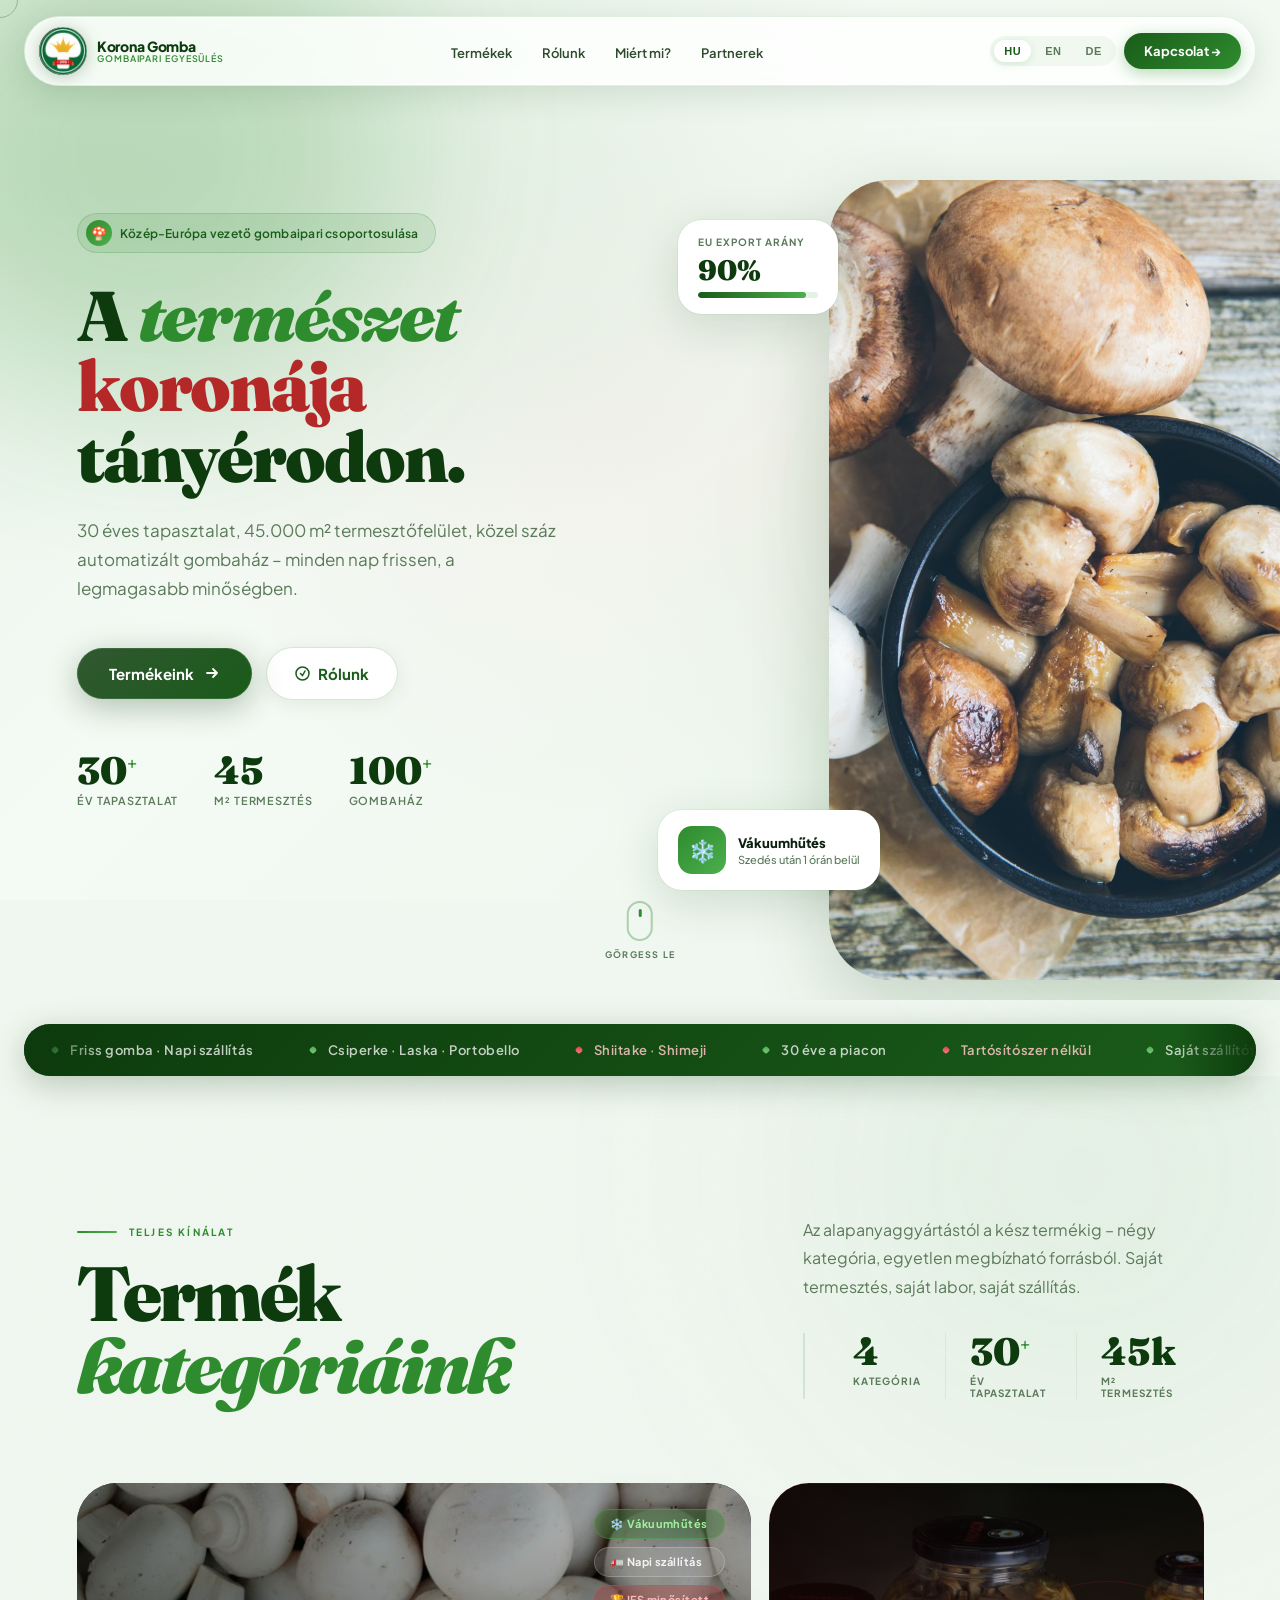
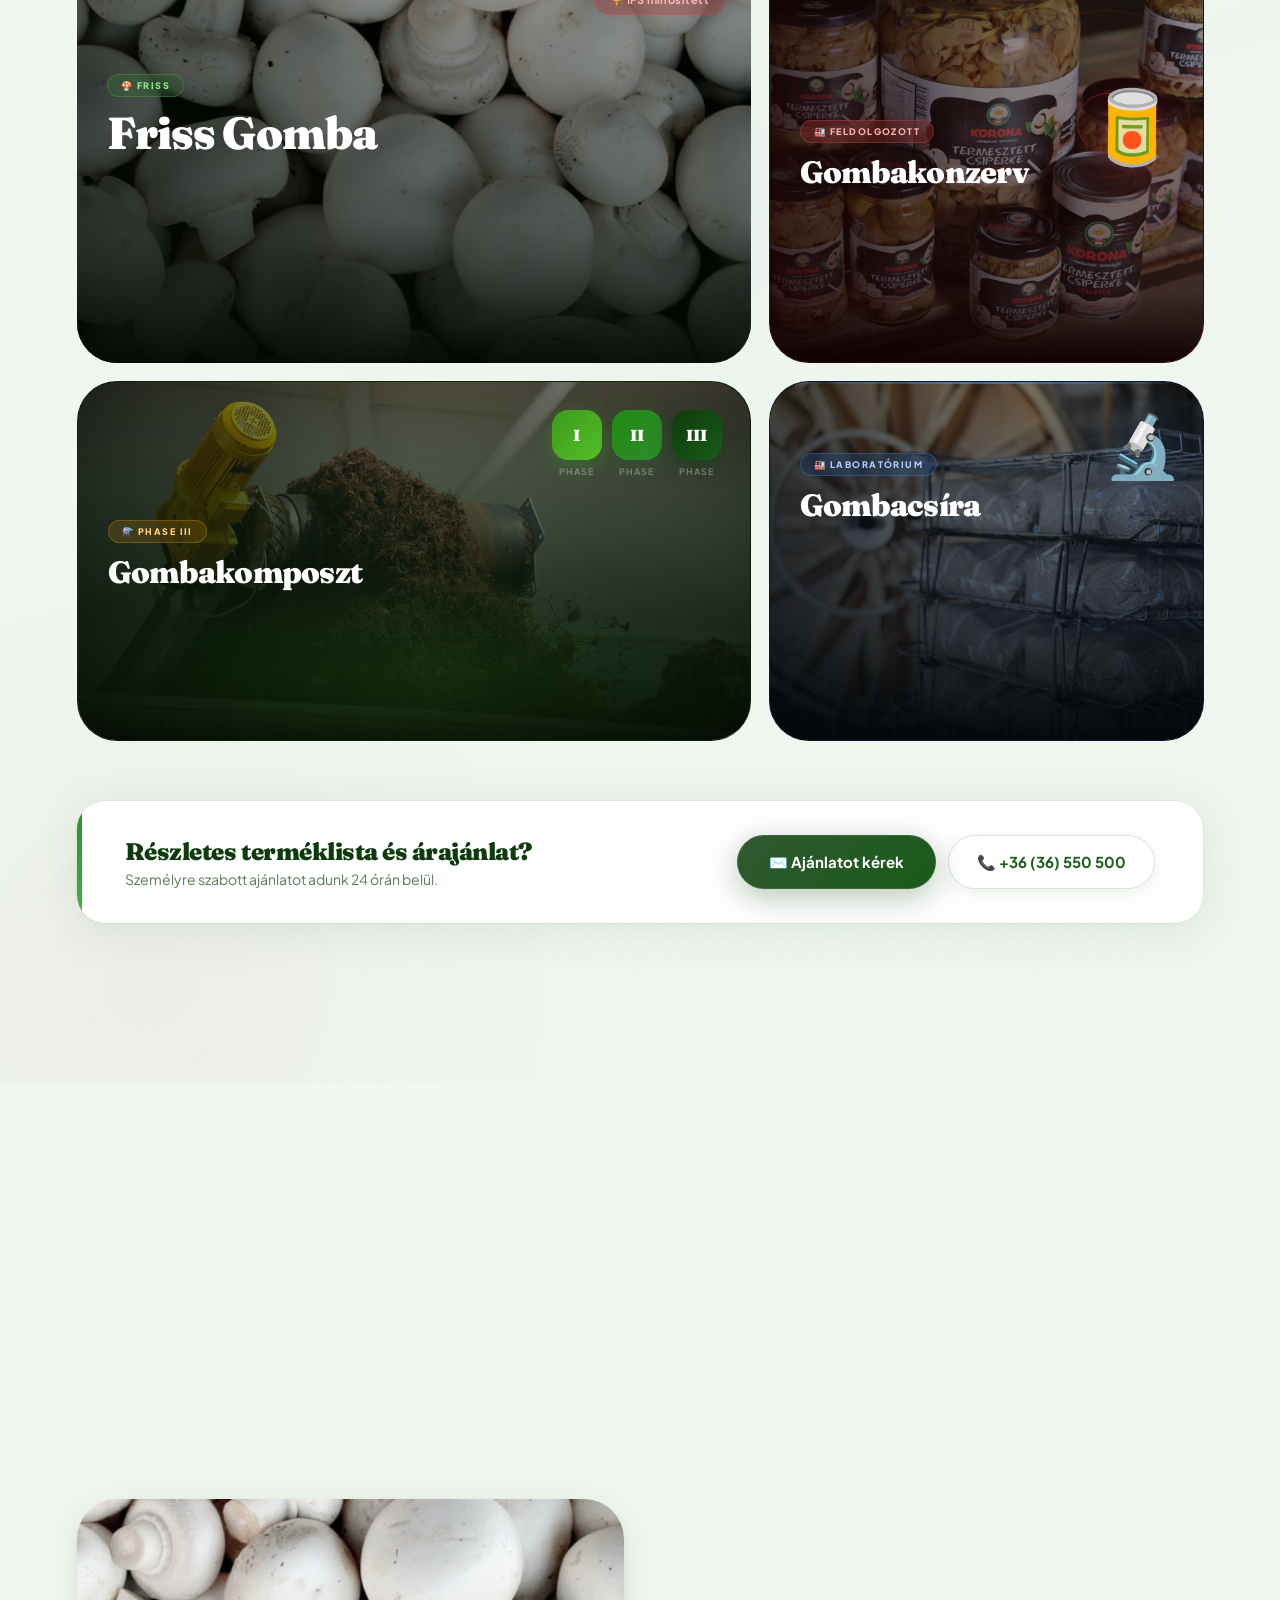
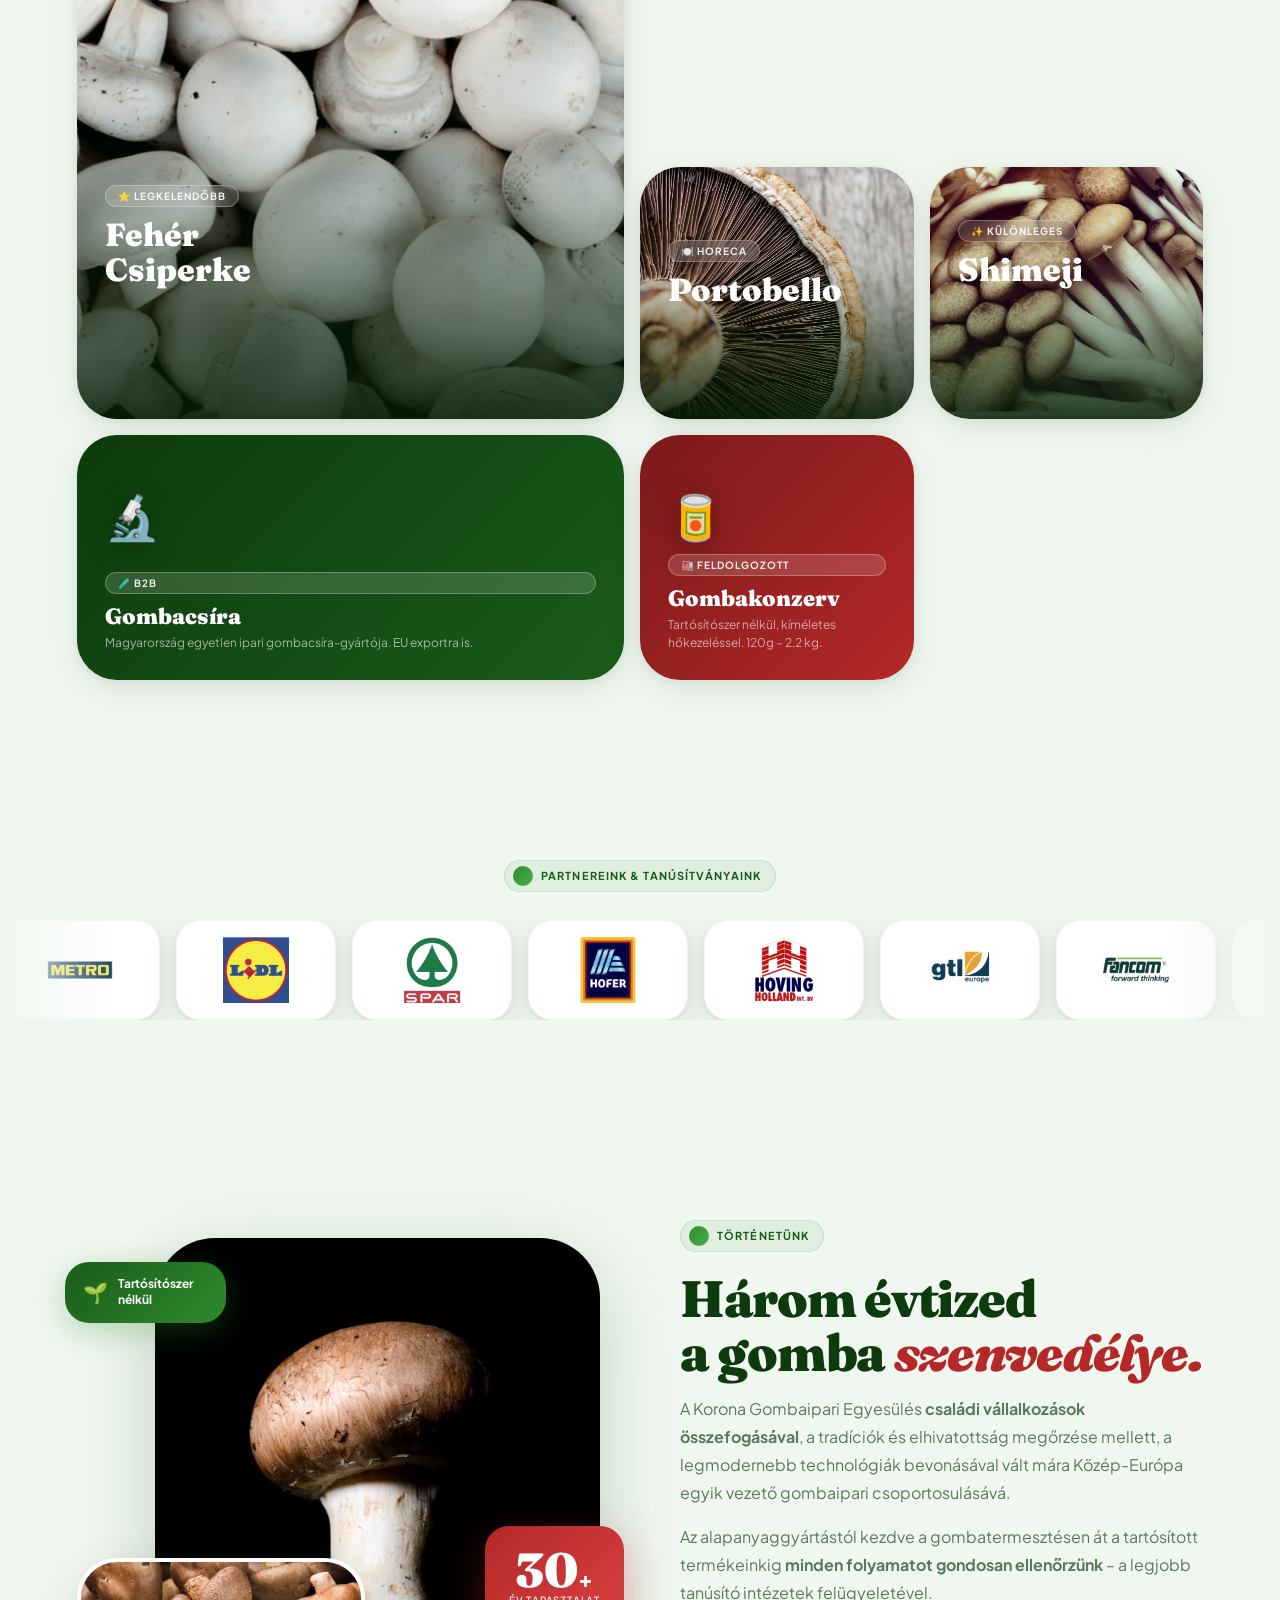
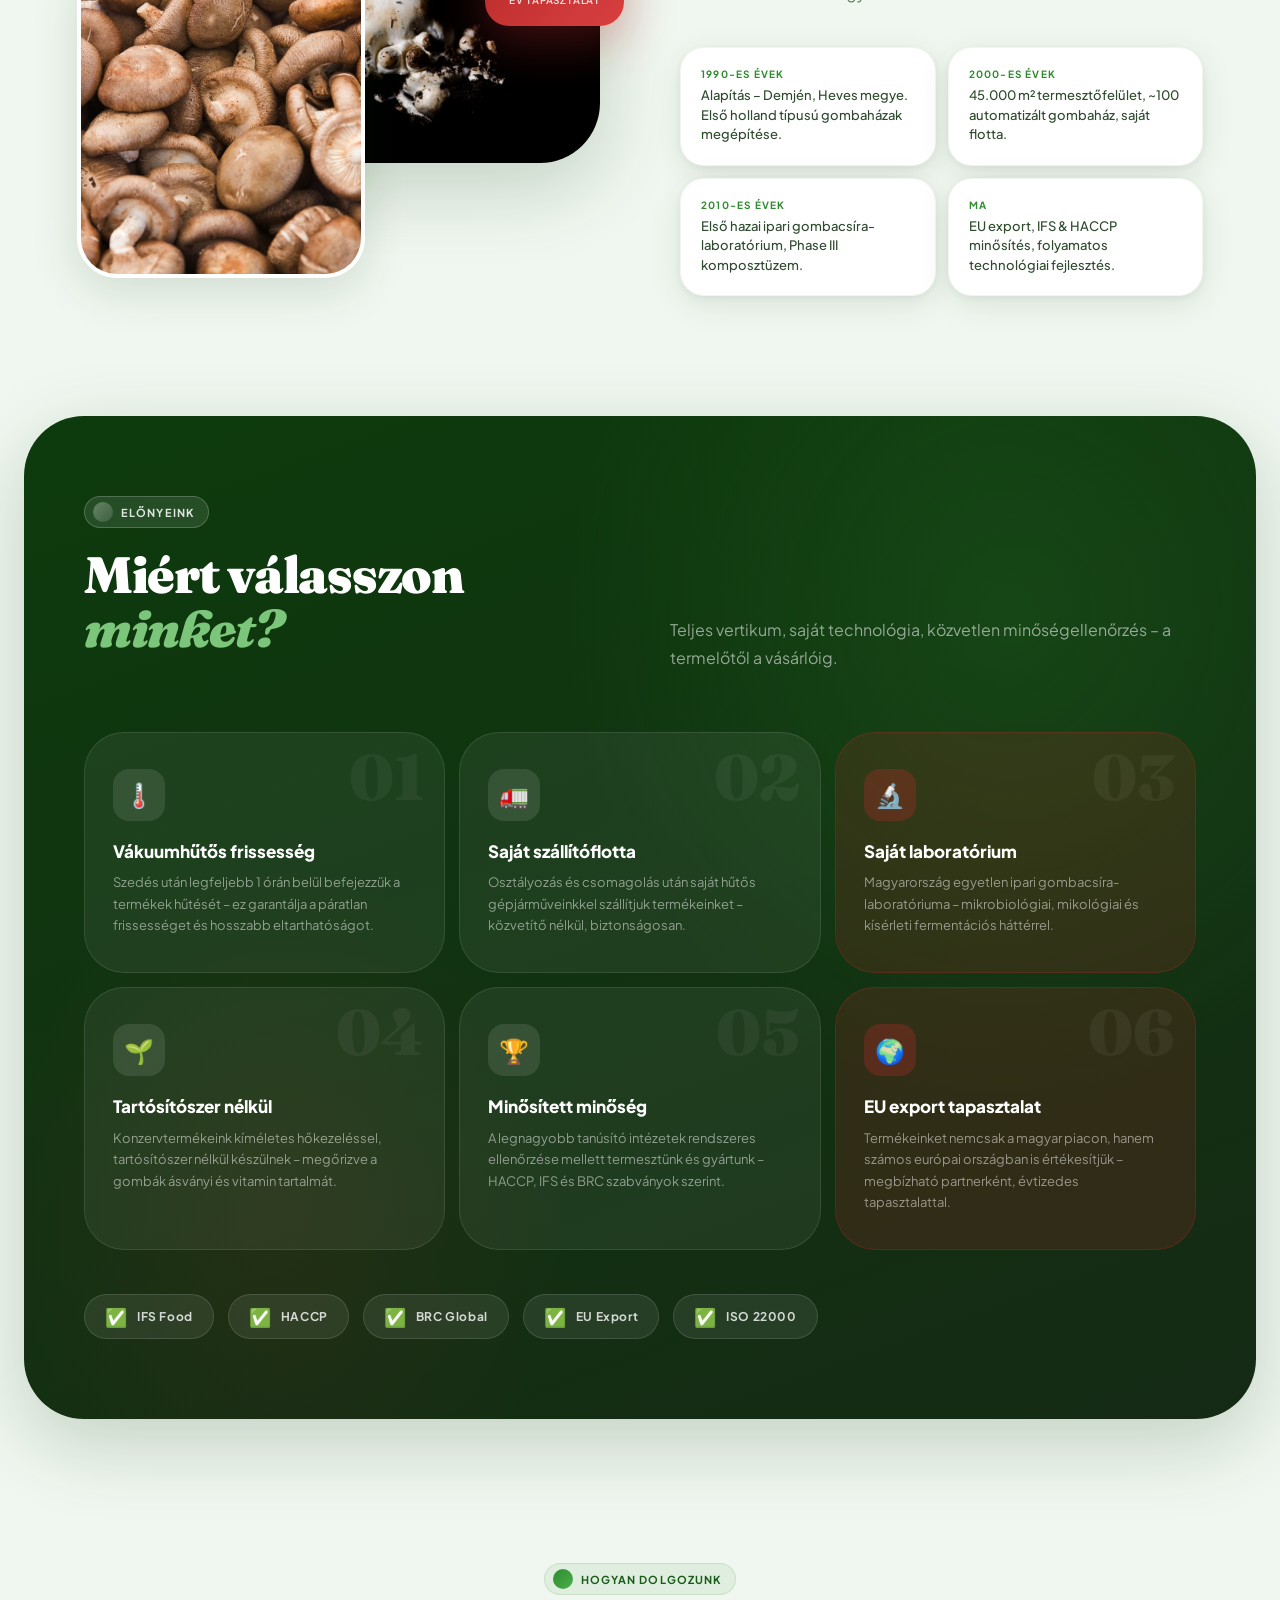
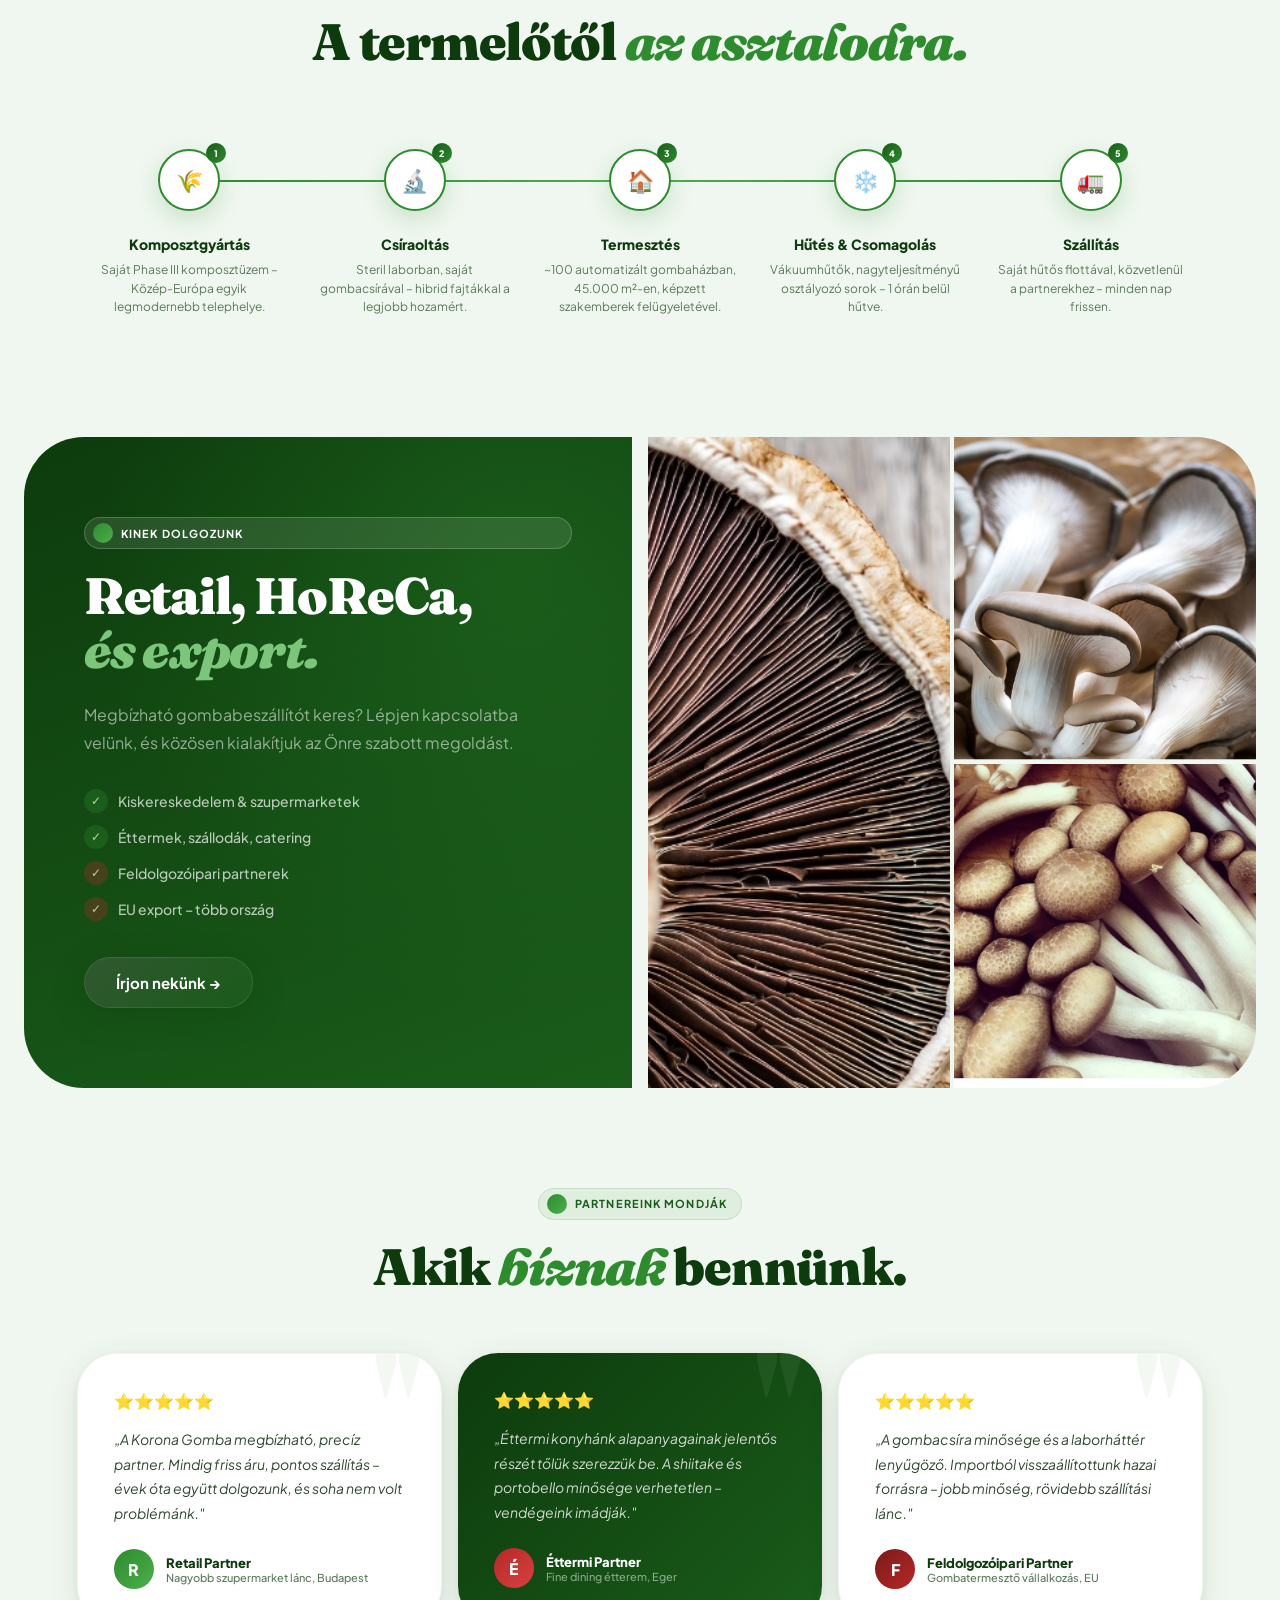
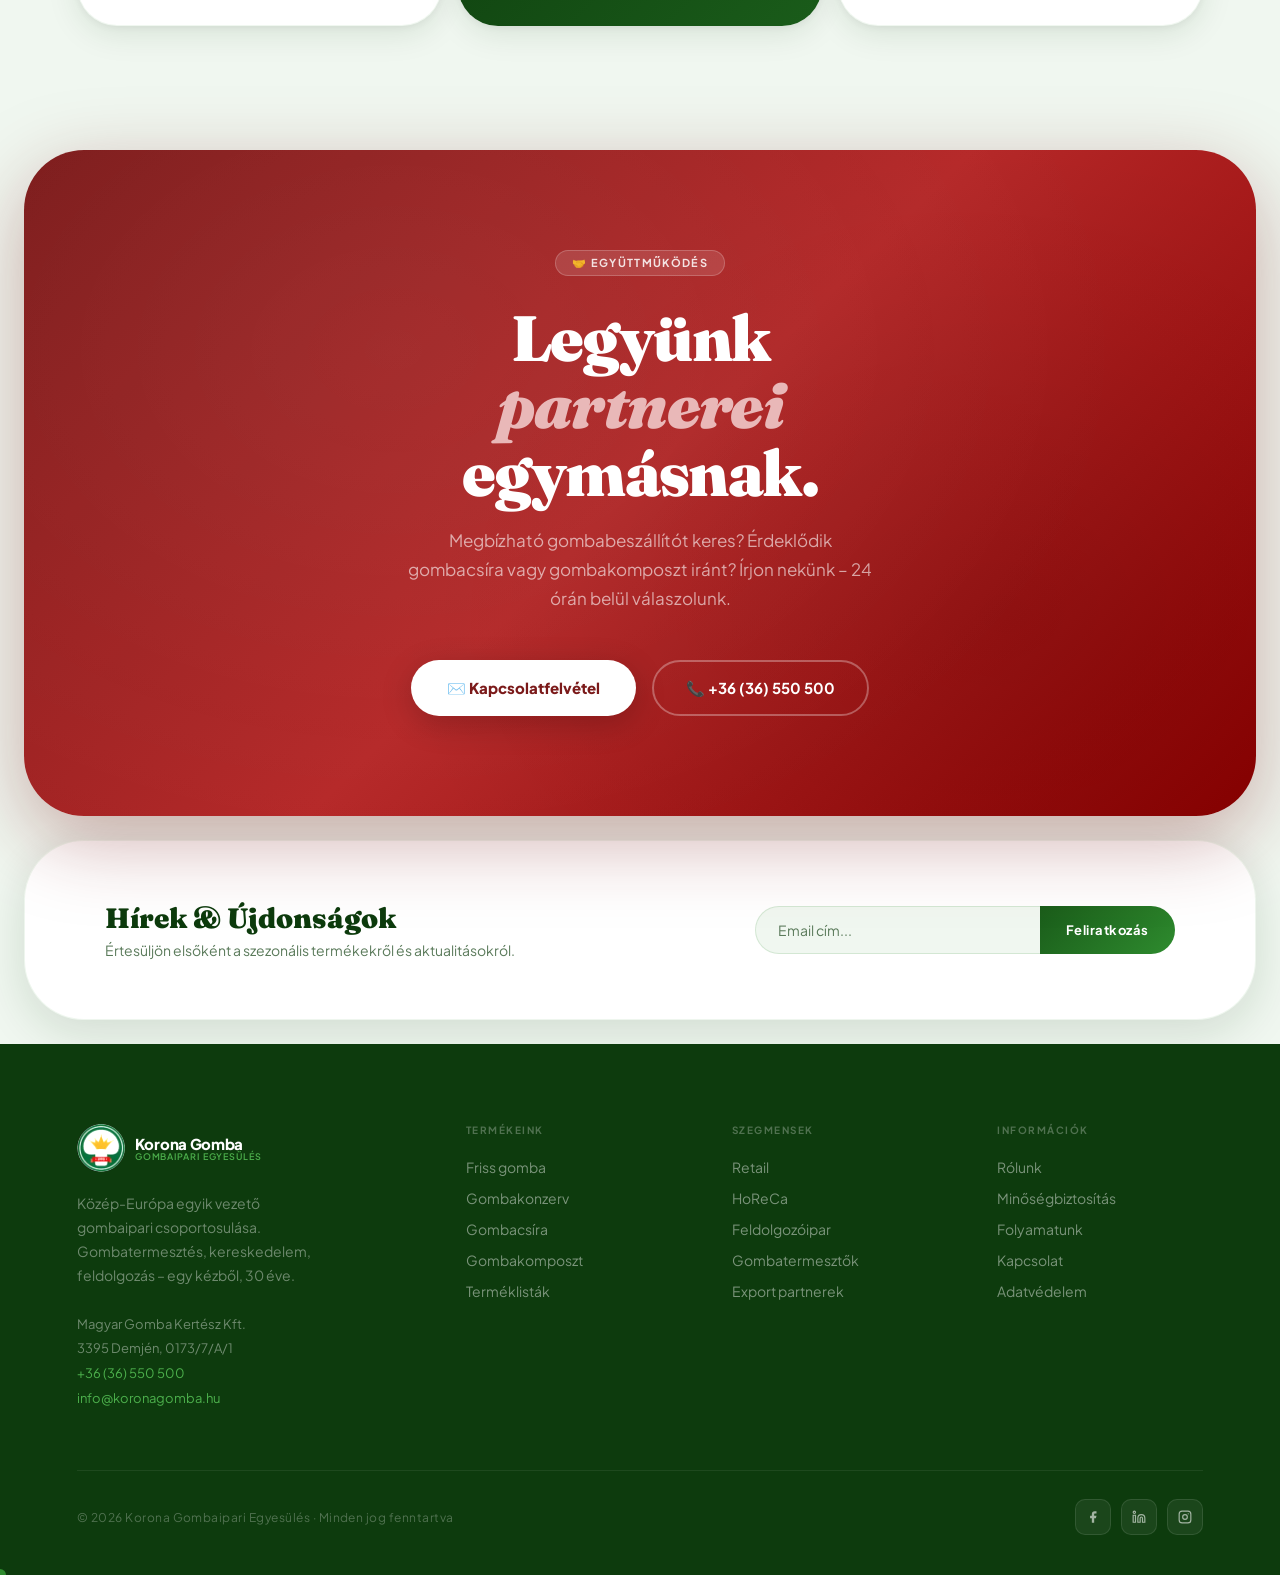
==== index.html @ 99c5560e "Add files via upload" ====
<!DOCTYPE html>
<html lang="hu">
<head>
<meta charset="UTF-8">
<meta name="viewport" content="width=device-width, initial-scale=1.0">
<meta name="description" content="Korona Gombaipari Egyesülés – Közép-Európa vezető gombaipari csoportosulása. Friss gombák, gombacsíra, gombakomposzt. 30+ év tapasztalat, 45.000 m² termesztőfelület.">
<meta name="robots" content="index, follow">
<meta property="og:title" content="Korona Gomba – A természet koronája">
<meta property="og:description" content="30 éves tapasztalat, 45.000 m² termesztőfelület – minden nap frissen, a legmagasabb minőségben.">
<meta property="og:image" content="assets/img/hero.jpg">
<title>Korona Gomba – Közép-Európa vezető gombaipari egyesülése</title>
<link rel="preconnect" href="https://fonts.googleapis.com">
<link rel="preconnect" href="https://fonts.gstatic.com" crossorigin>
<link href="https://fonts.googleapis.com/css2?family=Plus+Jakarta+Sans:ital,wght@0,300;0,400;0,500;0,600;0,700;0,800;1,400&family=Fraunces:ital,opsz,wght@0,9..144,300;0,9..144,700;0,9..144,900;1,9..144,300;1,9..144,700;1,9..144,900&display=swap" rel="stylesheet">
<link rel="stylesheet" href="assets/css/style.css">
</head>
<body>

<div class="page-transition"></div>
<div class="mesh-bg"></div>
<div class="orb orb-1"></div>
<div class="orb orb-2"></div>
<div class="orb orb-3"></div>

<!-- MOBILE MENU -->
<div class="mobile-menu" id="mobileMenu">
  <a href="termekek.html">Termékek</a>
  <a href="rolunk.html">Rólunk</a>
  <a href="miert-mi.html">Miért mi?</a>
  <a href="miert-mi.html#folyamat">Folyamat</a>
  <a href="kapcsolat.html" class="m-cta">Kapcsolat →</a>
</div>

<!-- NAVBAR -->
<nav id="nav">
  <a href="index.html" class="nav-logo">
    <img src="assets/img/logo.png" alt="Korona Gomba logó">
    <div class="nav-logo-text">
      <span class="brand">Korona Gomba</span>
      <span class="sub">Gombaipari Egyesülés</span>
    </div>
  </a>

  <ul class="nav-links">
    <li><a href="termekek.html">Termékek</a></li>
    <li><a href="rolunk.html">Rólunk</a></li>
    <li><a href="miert-mi.html">Miért mi?</a></li>
    <li><a href="partnerek.html">Partnerek</a></li>
  </ul>

  <div class="nav-right">
    <div class="nav-lang">
      <button class="lang-btn active">HU</button>
      <button class="lang-btn">EN</button>
      <button class="lang-btn">DE</button>
    </div>
    <a href="kapcsolat.html" class="btn-nav-cta">Kapcsolat →</a>
    <button class="nav-burger" id="burger" aria-label="Menü">
      <span></span><span></span><span></span>
    </button>
  </div>
</nav>

<!-- ═══════════════════════════════════════ HERO ═══ -->
<section class="hero">
  <div class="hero-left">
    <div class="hero-pill">
      <div class="hero-pill-dot">🍄</div>
      <span>Közép-Európa vezető gombaipari csoportosulása</span>
    </div>

    <h1>
      A <span class="italic">természet</span><br>
      <span class="red">koronája</span><br>
      tányérodon.
    </h1>

    <p class="hero-sub">30 éves tapasztalat, 45.000 m² termesztőfelület, közel száz automatizált gombaház – minden nap frissen, a legmagasabb minőségben.</p>

    <div class="hero-actions">
      <a href="#termekek" class="btn-primary">
        Termékeink
        <svg width="16" height="16" viewBox="0 0 16 16" fill="none"><path d="M3 8h10M9 4l4 4-4 4" stroke="currentColor" stroke-width="1.8" stroke-linecap="round" stroke-linejoin="round"/></svg>
      </a>
      <a href="#rolunk" class="btn-secondary">
        <svg width="15" height="15" viewBox="0 0 15 15" fill="none"><circle cx="7.5" cy="7.5" r="6.5" stroke="currentColor" stroke-width="1.5"/><path d="M5.5 7.5l2 2L10 5" stroke="currentColor" stroke-width="1.5" stroke-linecap="round"/></svg>
        Rólunk
      </a>
    </div>

    <div class="hero-stats">
      <div class="hero-stat">
        <div class="hero-stat-num">30<sup>+</sup></div>
        <div class="hero-stat-label">Év tapasztalat</div>
      </div>
      <div class="hero-stat">
        <div class="hero-stat-num">45k</div>
        <div class="hero-stat-label">M² termesztés</div>
      </div>
      <div class="hero-stat">
        <div class="hero-stat-num">100<sup>+</sup></div>
        <div class="hero-stat-label">Gombaház</div>
      </div>
    </div>
  </div>

  <div class="hero-right">
    <div class="hero-img-main">
      <img src="assets/img/hero.jpg" alt="Friss gombák" loading="eager">
    </div>
    <div class="hero-card-float hero-card-1">
      <div class="hero-card-1-icon">❄️</div>
      <div>
        <div class="c-title">Vákuumhűtés</div>
        <div class="c-sub">Szedés után 1 órán belül</div>
      </div>
    </div>
    <div class="hero-card-float hero-card-2">
      <div class="c-label">EU Export arány</div>
      <div class="c-value">90%</div>
      <div class="c-bar"><div class="c-bar-fill"></div></div>
    </div>
  </div>

  <div class="scroll-indicator">
    <div class="scroll-mouse"><div class="scroll-wheel"></div></div>
    <span class="scroll-txt">Görgess le</span>
  </div>
</section>

<!-- TICKER -->
<div class="ticker" style="margin-top:24px">
  <div class="ticker-inner">
    <span class="ticker-item"><span class="ticker-gem"></span>Friss gomba · Napi szállítás</span>
    <span class="ticker-item"><span class="ticker-gem"></span>Csiperke · Laska · Portobello</span>
    <span class="ticker-item ticker-red"><span class="ticker-gem"></span>Shiitake · Shimeji</span>
    <span class="ticker-item"><span class="ticker-gem"></span>30 éve a piacon</span>
    <span class="ticker-item ticker-red"><span class="ticker-gem"></span>Tartósítószer nélkül</span>
    <span class="ticker-item"><span class="ticker-gem"></span>Saját szállítóflotta</span>
    <span class="ticker-item"><span class="ticker-gem"></span>EU export · IFS minősített</span>
    <span class="ticker-item ticker-red"><span class="ticker-gem"></span>Vákuumhűtős technológia</span>
    <span class="ticker-item"><span class="ticker-gem"></span>Demjén, Heves megye</span>
    <span class="ticker-item"><span class="ticker-gem"></span>Friss gomba · Napi szállítás</span>
    <span class="ticker-item"><span class="ticker-gem"></span>Csiperke · Laska · Portobello</span>
    <span class="ticker-item ticker-red"><span class="ticker-gem"></span>Shiitake · Shimeji</span>
    <span class="ticker-item"><span class="ticker-gem"></span>30 éve a piacon</span>
    <span class="ticker-item ticker-red"><span class="ticker-gem"></span>Tartósítószer nélkül</span>
    <span class="ticker-item"><span class="ticker-gem"></span>Saját szállítóflotta</span>
    <span class="ticker-item"><span class="ticker-gem"></span>EU export · IFS minősített</span>
    <span class="ticker-item ticker-red"><span class="ticker-gem"></span>Vákuumhűtős technológia</span>
    <span class="ticker-item"><span class="ticker-gem"></span>Demjén, Heves megye</span>
  </div>
</div>




  
<section class="wk" id="mit-keszitunk">
  <div class="wk-grain"></div>
  <div class="wk-light wk-light-1"></div>
  <div class="wk-light wk-light-2"></div>
  <div class="wk-light wk-light-3"></div>

  <!-- Fejléc -->
  <div class="wk-head">
    <div>
      <div class="wk-label">
        <div class="wk-label-bar"></div>
        <span class="wk-label-txt">Teljes kínálat</span>
      </div>
      <h2 class="wk-h1">
        Termék<br>
        <span class="hi">kategóriáink</span><span class="ho"></span>
      </h2>
    </div>
    <div class="wk-head-r">
      <p class="wk-head-sub">Az alapanyaggyártástól a kész termékig – négy kategória, egyetlen megbízható forrásból. Saját termesztés, saját labor, saját szállítás.</p>
      <div class="wk-stats">
        <div class="wk-stat">
          <div class="wk-stat-n">4</div>
          <div class="wk-stat-l">Kategória</div>
        </div>
        <div class="wk-stat">
          <div class="wk-stat-n">30<sup>+</sup></div>
          <div class="wk-stat-l">Év tapasztalat</div>
        </div>
        <div class="wk-stat">
          <div class="wk-stat-n">45k</div>
          <div class="wk-stat-l">m² termesztés</div>
        </div>
      </div>
    </div>
  </div>

  <!-- 4 kártya grid -->
  <div class="wk-grid">

    <!-- ① FRISS GOMBA ─────────────────────────── -->
    <div class="wk-card wk-c1" style="--delay:.05s">
      <img class="wk-c1-img" src="assets/img/csiperke.jpg" alt="Friss gomba">
      <div class="wk-c1-grad"></div>

      <div class="wk-chips">
        <div class="wk-chip ch-g">❄️ Vákuumhűtés</div>
        <div class="wk-chip ch-w">🚛 Napi szállítás</div>
        <div class="wk-chip ch-r">🏆 IFS minősített</div>
      </div>

      <div class="wk-body">
        <div class="wk-tag tag-g">🍄 Friss</div>
        <h3 class="wk-name wk-name-lg">Friss Gomba</h3>
        <div class="wk-sizes">
          <div class="wk-sz on">250g</div>
          <div class="wk-sz">500g</div>
          <div class="wk-sz">1 kg</div>
          <div class="wk-sz">3 kg</div>
          <div class="wk-sz">Bulk</div>
        </div>
        <p class="wk-desc">Fehér és barna csiperke, laska, portobello, shiitake, shimeji – 45 000 m²-en termesztve, szedés után 1 órán belül vákuumhűtve, saját flottával szállítva.</p>
        <a href="#termekek" class="wk-cta wk-cta-g">
          Termékeink
          <svg class="arr" viewBox="0 0 14 14" fill="none"><path d="M2 7h10M8 3l4 4-4 4" stroke="currentColor" stroke-width="1.7" stroke-linecap="round" stroke-linejoin="round"/></svg>
        </a>
      </div>
    </div>

    <!-- ② GOMBAKONZERV ────────────────────────── -->
    <div class="wk-card wk-c2" style="--delay:.2s">
      <img class="wk-c2-img" src="assets/img/konzerv.jpg" alt="Gombakonzerv">
      <div class="wk-c2-grad"></div>
      
      <div class="wk-rings-wrap">
        <div class="wk-ring"></div>
        <div class="wk-ring"></div>
        <div class="wk-ring"></div>
        <div class="wk-ring"></div>
        <div class="wk-ring"></div>
      </div>
      <div class="wk-big-icon">🥫</div>

      <div class="wk-body">
        <div class="wk-tag tag-r">🏭 Feldolgozott</div>
        <h3 class="wk-name wk-name-md">Gomba­konzerv</h3>
        <div class="wk-usps">
          <div class="wk-usp"><div class="wk-dot dr"></div>Tartósítószer nélkül</div>
          <div class="wk-usp"><div class="wk-dot dr"></div>120 g – 2,2 kg kiszerelés</div>
          <div class="wk-usp"><div class="wk-dot dr"></div>Egész · Szeletelt · Aprított</div>
          <div class="wk-usp"><div class="wk-dot dr"></div>Retail, HoReCa, feldolgozóipar</div>
        </div>
        <a href="#kapcsolat" class="wk-cta wk-cta-r">
          Érdeklődjön
          <svg class="arr" viewBox="0 0 14 14" fill="none"><path d="M2 7h10M8 3l4 4-4 4" stroke="currentColor" stroke-width="1.7" stroke-linecap="round" stroke-linejoin="round"/></svg>
        </a>
      </div>
    </div>

    <!-- ③ GOMBAKOMPOSZT ──────────────────────── -->
    <div class="wk-card wk-c3" style="--delay:.35s">
      <img class="wk-c3-img" src="assets/img/komposzt.jpg" alt="Gombakomposzt">
      <div class="wk-c3-grad"></div>
      
      <div class="wk-c3-grid"></div>
      <div class="wk-wave wk-wave-1"></div>
      <div class="wk-wave wk-wave-2"></div>

      <div class="wk-phases">
        <div class="wk-ph">
          <div class="wk-ph-bub pb1">I</div>
          <span class="wk-ph-lbl">Phase</span>
        </div>
        <div class="wk-ph">
          <div class="wk-ph-bub pb2">II</div>
          <span class="wk-ph-lbl">Phase</span>
        </div>
        <div class="wk-ph">
          <div class="wk-ph-bub pb3">III</div>
          <span class="wk-ph-lbl">Phase</span>
        </div>
      </div>

      <div class="wk-body">
        <div>
          <div class="wk-tag tag-y">⚗️ Phase III</div>
          <h3 class="wk-name wk-name-md">Gomba­komposzt</h3>
          <div class="wk-usps">
            <div class="wk-usp"><div class="wk-dot dg"></div>Saját Phase III komposztüzem</div>
            <div class="wk-usp"><div class="wk-dot dg"></div>Közép-Európa legmodernebb telephelyei között</div>
            <div class="wk-usp"><div class="wk-dot dg"></div>EU export partnerek</div>
          </div>
          <a href="#kapcsolat" class="wk-cta wk-cta-y">
            Érdeklődjön
            <svg class="arr" viewBox="0 0 14 14" fill="none"><path d="M2 7h10M8 3l4 4-4 4" stroke="currentColor" stroke-width="1.7" stroke-linecap="round" stroke-linejoin="round"/></svg>
          </a>
        </div>
        <div class="wk-c3-stats">
          <div class="wk-st"><div class="wk-st-v">3</div><div class="wk-st-l">Fázis</div></div>
          <div class="wk-st"><div class="wk-st-v">EU</div><div class="wk-st-l">Export</div></div>
          <div class="wk-st"><div class="wk-st-v">100%</div><div class="wk-st-l">Saját</div></div>
        </div>
      </div>
    </div>

    <!-- ④ GOMBACSÍRA ─────────────────────────── -->
    <div class="wk-card wk-c4" style="--delay:.5s">
      <img class="wk-c4-img" src="assets/img/csira.jpg" alt="Gombacsíra">
      <div class="wk-c4-grad"></div>
      
      <div class="wk-hex-bg">
        <!-- Hexagon SVG pattern -->
        <svg class="wk-hex-svg" xmlns="http://www.w3.org/2000/svg">
          <defs>
            <pattern id="hexp" x="0" y="0" width="60" height="52" patternUnits="userSpaceOnUse">
              <polygon points="30,2 56,16 56,44 30,58 4,44 4,16"
                       fill="none" stroke="rgba(80,140,220,1)" stroke-width="1"/>
            </pattern>
          </defs>
          <rect width="100%" height="100%" fill="url(#hexp)"/>
        </svg>
      </div>
      <div class="wk-scan"></div>

      <!-- Forgó hexagon -->
      <svg class="wk-hex-ring" viewBox="0 0 140 140" fill="none" xmlns="http://www.w3.org/2000/svg">
        <polygon points="70,4 132,38 132,106 70,140 8,106 8,38"
                 stroke="rgba(80,140,220,.6)" stroke-width="1.5" fill="none" stroke-dasharray="6 4"/>
        <polygon points="70,16 120,44 120,100 70,128 20,100 20,44"
                 stroke="rgba(80,140,220,.3)" stroke-width="1" fill="none"/>
        <circle cx="70" cy="4"   r="4" fill="rgba(80,140,220,.7)"/>
        <circle cx="132" cy="38" r="4" fill="rgba(80,140,220,.7)"/>
        <circle cx="132" cy="106" r="4" fill="rgba(80,140,220,.7)"/>
        <circle cx="70" cy="140" r="4" fill="rgba(80,140,220,.7)"/>
        <circle cx="8" cy="106" r="4" fill="rgba(80,140,220,.7)"/>
        <circle cx="8" cy="38"  r="4" fill="rgba(80,140,220,.7)"/>
      </svg>

      <div class="wk-lab-icon">🔬</div>

      <div class="wk-body">
        <div class="wk-tag tag-b">🏭 Laboratórium</div>
        <h3 class="wk-name wk-name-md">Gomba­csíra</h3>
        <div class="wk-badges">
          <div class="wk-badge">Mo. egyetlen ipari gyára</div>
          <div class="wk-badge">Hibrid fajták</div>
          <div class="wk-badge">Steril labor</div>
          <div class="wk-badge">EU export</div>
        </div>
        <div class="wk-usps">
          <div class="wk-usp"><div class="wk-dot db"></div>Mikrobiológiai & mikológiai háttér</div>
          <div class="wk-usp"><div class="wk-dot db"></div>Kísérleti fermentációs kapacitás</div>
          <div class="wk-usp"><div class="wk-dot db"></div>5 kg – 10 kg kiszerelés, bulk rendelés</div>
        </div>
        <a href="#kapcsolat" class="wk-cta wk-cta-b">
          Érdeklődjön
          <svg class="arr" viewBox="0 0 14 14" fill="none"><path d="M2 7h10M8 3l4 4-4 4" stroke="currentColor" stroke-width="1.7" stroke-linecap="round" stroke-linejoin="round"/></svg>
        </a>
      </div>
    </div>

  </div><!-- /wk-grid -->

  <!-- CTA sáv -->
  <div class="wk-bottom">
    <div class="wk-bottom-l">
      <h4>Részletes terméklista és árajánlat?</h4>
      <p>Személyre szabott ajánlatot adunk 24 órán belül.</p>
    </div>
    <div class="wk-bottom-r">
      <a href="mailto:info@koronagomba.hu" class="btn-primary">✉️ Ajánlatot kérek</a>
      <a href="tel:+3636550500" class="btn-secondary">📞 +36 (36) 550 500</a>
    </div>
  </div>
</section>

<!-- ═══════════════════════════════════ PRODUCTS ═══ -->
<section class="section" id="termekek">
  <div style="margin-bottom:64px">
    <div class="section-label reveal">
      <div class="section-label-dot"></div>
      <span>Termékcsaládok</span>
    </div>
    <h2 class="section-title reveal reveal-d1">Minden ízlésre,<br><span class="italic">minden konyhára.</span></h2>
    <p class="section-sub reveal reveal-d2">Fehér csiperkétől az egzotikus gombákig – frissen szedve, gyorshűtve, saját flottával szállítva naponta.</p>
  </div>

  <div class="products-grid">
    <div class="product-card large reveal">
      <img class="product-img" src="assets/img/csiperke.jpg" alt="Fehér Csiperke">
      <div class="product-overlay"></div>
      <div class="product-content">
        <div class="product-badge"><span>⭐ Legkelendőbb</span></div>
        <div class="product-name">Fehér<br>Csiperke</div>
        <p class="product-desc-card">45.000 m²-en termesztve, szedés után 1 órán belül hűtve. Fehér és barna változatban, különböző kiszerelésekben elérhető.</p>
        <a href="#kapcsolat" class="product-link-btn">Érdeklődjön ></a>
      </div>
    </div>

    <div class="product-card medium reveal reveal-d1">
      <img class="product-img" src="assets/img/laska.jpg" alt="Laskagomba">
      <div class="product-overlay"></div>
      <div class="product-content">
        <div class="product-badge"><span>🌿 Egzotikus</span></div>
        <div class="product-name">Laska­gomba</div>
        <p class="product-desc-card">Selymes állag, enyhén diós íz – sokoldalú gasztronómiai alapanyag.</p>
        <a href="#kapcsolat" class="product-link-btn">></a>
      </div>
    </div>

    <div class="product-card medium reveal reveal-d2">
      <img class="product-img" src="assets/img/shiita.jpg" alt="Shiitake">
      <div class="product-overlay"></div>
      <div class="product-content">
        <div class="product-badge"><span>🎌 Prémium</span></div>
        <div class="product-name">Shiitake</div>
        <p class="product-desc-card">Gazdag umami íz, egészségvédő hatások – japán konyha alapanyaga.</p>
        <a href="#kapcsolat" class="product-link-btn">></a>
      </div>
    </div>

    <div class="product-card medium reveal reveal-d1">
      <img class="product-img" src="assets/img/porto.jpg" alt="Portobello">
      <div class="product-overlay"></div>
      <div class="product-content">
        <div class="product-badge"><span>🍽️ HoReCa</span></div>
        <div class="product-name">Portobello</div>
        <p class="product-desc-card">Gazdag, húsos textúra – éttermek és home cook-ok kedvence.</p>
        <a href="#kapcsolat" class="product-link-btn">></a>
      </div>
    </div>

    <div class="product-card medium reveal reveal-d2">
      <img class="product-img" src="assets/img/shimeji.jpg" alt="Shimeji">
      <div class="product-overlay"></div>
      <div class="product-content">
        <div class="product-badge"><span>✨ Különleges</span></div>
        <div class="product-name">Shimeji</div>
        <p class="product-desc-card">Különleges megjelenés, ropogós textúra – igazi gasztronómiai élmény.</p>
        <a href="#kapcsolat" class="product-link-btn">></a>
      </div>
    </div>

    <div class="product-card medium product-card-solid green-solid reveal reveal-d3">
      <span class="solid-icon">🔬</span>
      <div class="product-badge"><span>🧪 B2B</span></div>
      <div class="solid-name">Gomba­csíra</div>
      <p class="solid-desc">Magyarország egyetlen ipari gombacsíra-gyártója. EU exportra is.</p>
    </div>

    <div class="product-card medium product-card-solid red-solid reveal reveal-d4">
      <span class="solid-icon">🥫</span>
      <div class="product-badge"><span>🏭 Feldolgozott</span></div>
      <div class="solid-name">Gomba­konzerv</div>
      <p class="solid-desc">Tartósítószer nélkül, kíméletes hőkezeléssel. 120g – 2,2 kg.</p>
    </div>
  </div>
</section>

<!-- PARTNER MARQUEE -->
<div class="partner-marquee-wrap">
  <div class="partner-marquee-label">
    <div class="section-label" style="margin:0 auto 28px">
      <div class="section-label-dot"></div>
      <span>Partnereink & Tanúsítványaink</span>
    </div>
  </div>
  <div class="partner-marquee-outer">
    <div class="partner-marquee-track">
      <div class="partner-logo-card"><img src="assets/img/partners/metro.png" alt="Metro"></div>
      <div class="partner-logo-card"><img src="assets/img/partners/lidl.png" alt="Lidl"></div>
      <div class="partner-logo-card"><img src="assets/img/partners/spar.png" alt="Spar"></div>
      <div class="partner-logo-card"><img src="assets/img/partners/hofer.png" alt="Hofer"></div>
      <div class="partner-logo-card"><img src="assets/img/partners/hoving-holland.png" alt="Hoving Holland"></div>
      <div class="partner-logo-card"><img src="assets/img/partners/gtl.png" alt="GTL Europe"></div>
      <div class="partner-logo-card"><img src="assets/img/partners/fancom.png" alt="Fancom"></div>
      <div class="partner-logo-card"><img src="assets/img/partners/mcsubstradd.png" alt="MC Substradd"></div>
      <div class="partner-logo-card"><img src="assets/img/partners/masterlab.png" alt="Masterlab"></div>
      <div class="partner-logo-card"><img src="assets/img/partners/bio-eu.png" alt="EU Bio"></div>
      <div class="partner-logo-card"><img src="assets/img/partners/ifs.png" alt="IFS"></div>
      <div class="partner-logo-card"><img src="assets/img/partners/kivalo-magyar.png" alt="Kiváló Magyar Élelmiszer"></div>
      <!-- duplicate for seamless loop -->
      <div class="partner-logo-card"><img src="assets/img/partners/metro.png" alt="Metro"></div>
      <div class="partner-logo-card"><img src="assets/img/partners/lidl.png" alt="Lidl"></div>
      <div class="partner-logo-card"><img src="assets/img/partners/spar.png" alt="Spar"></div>
      <div class="partner-logo-card"><img src="assets/img/partners/hofer.png" alt="Hofer"></div>
      <div class="partner-logo-card"><img src="assets/img/partners/hoving-holland.png" alt="Hoving Holland"></div>
      <div class="partner-logo-card"><img src="assets/img/partners/gtl.png" alt="GTL Europe"></div>
      <div class="partner-logo-card"><img src="assets/img/partners/fancom.png" alt="Fancom"></div>
      <div class="partner-logo-card"><img src="assets/img/partners/mcsubstradd.png" alt="MC Substradd"></div>
      <div class="partner-logo-card"><img src="assets/img/partners/masterlab.png" alt="Masterlab"></div>
      <div class="partner-logo-card"><img src="assets/img/partners/bio-eu.png" alt="EU Bio"></div>
      <div class="partner-logo-card"><img src="assets/img/partners/ifs.png" alt="IFS"></div>
      <div class="partner-logo-card"><img src="assets/img/partners/kivalo-magyar.png" alt="Kiváló Magyar Élelmiszer"></div>
    </div>
  </div>
</div>

<!-- ════════════════════════════════════ ABOUT ════ -->
<section class="section" id="rolunk">
  <div class="about-inner">
    <div class="about-image-stack reveal">
      <div class="about-img-bg">
        <img src="assets/img/friss.jpg" alt="Friss gombák">
      </div>
      <div class="about-img-sm">
        <img src="assets/img/shiita.jpg" alt="Shiitake gombák">
      </div>
      <div class="about-badge-card">
        <div class="big">30<span style="font-size:22px;font-family:'Plus Jakarta Sans'">+</span></div>
        <div class="lbl">Év tapasztalat</div>
      </div>
      <div class="about-green-pill">
        <span class="pill-icon">🌱</span>
        <span class="pill-text">Tartósítószer nélkül</span>
      </div>
    </div>

    <div>
      <div class="section-label reveal">
        <div class="section-label-dot"></div>
        <span>Történetünk</span>
      </div>
      <h2 class="section-title reveal reveal-d1">Három évtized<br>a gomba <span class="italic red">szenvedélye.</span></h2>
      <p class="section-sub reveal reveal-d2">A Korona Gombaipari Egyesülés <strong>családi vállalkozások összefogásával</strong>, a tradíciók és elhivatottság megőrzése mellett, a legmodernebb technológiák bevonásával vált mára Közép-Európa egyik vezető gombaipari csoportosulásává.</p>
      <p class="section-sub reveal reveal-d3" style="margin-top:16px">Az alapanyaggyártástól kezdve a gombatermesztésen át a tartósított termékeinkig <strong>minden folyamatot gondosan ellenőrzünk</strong> – a legjobb tanúsító intézetek felügyeletével.</p>

      <div class="about-milestones">
        <div class="milestone reveal reveal-d1">
          <div class="milestone-year">1990-es évek</div>
          <div class="milestone-text">Alapítás – Demjén, Heves megye. Első holland típusú gombaházak megépítése.</div>
        </div>
        <div class="milestone reveal reveal-d2">
          <div class="milestone-year">2000-es évek</div>
          <div class="milestone-text">45.000 m² termesztőfelület, ~100 automatizált gombaház, saját flotta.</div>
        </div>
        <div class="milestone reveal reveal-d3">
          <div class="milestone-year">2010-es évek</div>
          <div class="milestone-text">Első hazai ipari gombacsíra-laboratórium, Phase III komposztüzem.</div>
        </div>
        <div class="milestone reveal reveal-d4">
          <div class="milestone-year">Ma</div>
          <div class="milestone-text">EU export, IFS & HACCP minősítés, folyamatos technológiai fejlesztés.</div>
        </div>
      </div>
    </div>
  </div>
</section>

<!-- ══════════════════════════════════ FEATURES ═══ -->
<div class="features-bg" id="miert-mi" style="margin-bottom:24px">
  <div class="features-inner">
    <div class="features-header">
      <div>
        <div class="section-label reveal">
          <div class="section-label-dot"></div>
          <span>Előnyeink</span>
        </div>
        <h2 class="section-title reveal reveal-d1">Miért válasszon<br><span class="italic" style="color:#7BC67B">minket?</span></h2>
      </div>
      <p class="section-sub reveal reveal-d2">Teljes vertikum, saját technológia, közvetlen minőségellenőrzés – a termelőtől a vásárlóig.</p>
    </div>

    <div class="features-grid">
      <div class="feature-card reveal">
        <div class="feat-num">01</div>
        <div class="feat-icon">🌡️</div>
        <div class="feat-title">Vákuumhűtős frissesség</div>
        <p class="feat-text">Szedés után legfeljebb 1 órán belül befejezzük a termékek hűtését – ez garantálja a páratlan frissességet és hosszabb eltarthatóságot.</p>
      </div>
      <div class="feature-card reveal reveal-d1">
        <div class="feat-num">02</div>
        <div class="feat-icon">🚛</div>
        <div class="feat-title">Saját szállítóflotta</div>
        <p class="feat-text">Osztályozás és csomagolás után saját hűtős gépjárműveinkkel szállítjuk termékeinket – közvetítő nélkül, biztonságosan.</p>
      </div>
      <div class="feature-card red-feature reveal reveal-d2">
        <div class="feat-num">03</div>
        <div class="feat-icon">🔬</div>
        <div class="feat-title">Saját laboratórium</div>
        <p class="feat-text">Magyarország egyetlen ipari gombacsíra-laboratóriuma – mikrobiológiai, mikológiai és kísérleti fermentációs háttérrel.</p>
      </div>
      <div class="feature-card reveal reveal-d1">
        <div class="feat-num">04</div>
        <div class="feat-icon">🌱</div>
        <div class="feat-title">Tartósítószer nélkül</div>
        <p class="feat-text">Konzervtermékeink kíméletes hőkezeléssel, tartósítószer nélkül készülnek – megőrizve a gombák ásványi és vitamin tartalmát.</p>
      </div>
      <div class="feature-card reveal reveal-d2">
        <div class="feat-num">05</div>
        <div class="feat-icon">🏆</div>
        <div class="feat-title">Minősített minőség</div>
        <p class="feat-text">A legnagyobb tanúsító intézetek rendszeres ellenőrzése mellett termesztünk és gyártunk – HACCP, IFS és BRC szabványok szerint.</p>
      </div>
      <div class="feature-card red-feature reveal reveal-d3">
        <div class="feat-num">06</div>
        <div class="feat-icon">🌍</div>
        <div class="feat-title">EU export tapasztalat</div>
        <p class="feat-text">Termékeinket nemcsak a magyar piacon, hanem számos európai országban is értékesítjük – megbízható partnerként, évtizedes tapasztalattal.</p>
      </div>
    </div>

    <!-- Cert badges -->
    <div class="certs-row">
      <div class="cert-badge reveal reveal-d1">
        <span class="cert-icon">✅</span>
        <span class="cert-name">IFS Food</span>
      </div>
      <div class="cert-badge reveal reveal-d2">
        <span class="cert-icon">✅</span>
        <span class="cert-name">HACCP</span>
      </div>
      <div class="cert-badge reveal reveal-d3">
        <span class="cert-icon">✅</span>
        <span class="cert-name">BRC Global</span>
      </div>
      <div class="cert-badge reveal reveal-d4">
        <span class="cert-icon">✅</span>
        <span class="cert-name">EU Export</span>
      </div>
      <div class="cert-badge reveal reveal-d5">
        <span class="cert-icon">✅</span>
        <span class="cert-name">ISO 22000</span>
      </div>
    </div>
  </div>
</div>

<!-- ═══════════════════════════════════ PROCESS ═══ -->
<section class="section" id="folyamat">
  <div class="process-header">
    <div class="section-label reveal">
      <div class="section-label-dot"></div>
      <span>Hogyan dolgozunk</span>
    </div>
    <h2 class="section-title reveal reveal-d1">A termelőtől <span class="italic">az asztalodra.</span></h2>
  </div>
  <div class="process-steps">
    <div class="process-step reveal">
      <div class="step-bubble" data-num="1">🌾</div>
      <div class="step-title">Komposzt­gyártás</div>
      <p class="step-text">Saját Phase III komposztüzem – Közép-Európa egyik legmodernebb telephelye.</p>
    </div>
    <div class="process-step reveal reveal-d1">
      <div class="step-bubble" data-num="2">🔬</div>
      <div class="step-title">Csíra­oltás</div>
      <p class="step-text">Steril laborban, saját gombacsírával – hibrid fajtákkal a legjobb hozamért.</p>
    </div>
    <div class="process-step reveal reveal-d2">
      <div class="step-bubble" data-num="3">🏠</div>
      <div class="step-title">Termesztés</div>
      <p class="step-text">~100 automatizált gombaházban, 45.000 m²-en, képzett szakemberek felügyeletével.</p>
    </div>
    <div class="process-step reveal reveal-d3">
      <div class="step-bubble" data-num="4">❄️</div>
      <div class="step-title">Hűtés & Csomagolás</div>
      <p class="step-text">Vákuumhűtők, nagyteljesítményű osztályozó sorok – 1 órán belül hűtve.</p>
    </div>
    <div class="process-step reveal reveal-d4">
      <div class="step-bubble" data-num="5">🚛</div>
      <div class="step-title">Szállítás</div>
      <p class="step-text">Saját hűtős flottával, közvetlenül a partnerekhez – minden nap frissen.</p>
    </div>
  </div>
</section>

<!-- ══════════════════════════════════ WHY / IMG ═══ -->
<div class="why-section" id="kapcsolat">
  <div class="why-left">
    <div class="section-label">
      <div class="section-label-dot"></div>
      <span>Kinek dolgozunk</span>
    </div>
    <h2 class="section-title">Retail, HoReCa,<br><span class="italic" style="color:#7BC67B">és export.</span></h2>
    <p class="section-sub" style="color:rgba(255,255,255,.55);margin-bottom:32px">Megbízható gombabeszállítót keres? Lépjen kapcsolatba velünk, és közösen kialakítjuk az Önre szabott megoldást.</p>
    <div style="display:flex;flex-direction:column;gap:12px;margin-bottom:36px">
      <div style="display:flex;align-items:center;gap:10px;color:rgba(255,255,255,.7);font-size:14px;font-weight:500">
        <span style="width:24px;height:24px;background:rgba(46,139,46,.3);border-radius:50%;display:flex;align-items:center;justify-content:center;font-size:12px">✓</span>
        Kiskereskedelem & szupermarketek
      </div>
      <div style="display:flex;align-items:center;gap:10px;color:rgba(255,255,255,.7);font-size:14px;font-weight:500">
        <span style="width:24px;height:24px;background:rgba(46,139,46,.3);border-radius:50%;display:flex;align-items:center;justify-content:center;font-size:12px">✓</span>
        Éttermek, szállodák, catering
      </div>
      <div style="display:flex;align-items:center;gap:10px;color:rgba(255,255,255,.7);font-size:14px;font-weight:500">
        <span style="width:24px;height:24px;background:rgba(185,40,40,.3);border-radius:50%;display:flex;align-items:center;justify-content:center;font-size:12px">✓</span>
        Feldolgozóipari partnerek
      </div>
      <div style="display:flex;align-items:center;gap:10px;color:rgba(255,255,255,.7);font-size:14px;font-weight:500">
        <span style="width:24px;height:24px;background:rgba(185,40,40,.3);border-radius:50%;display:flex;align-items:center;justify-content:center;font-size:12px">✓</span>
        EU export – több ország
      </div>
    </div>
    <a href="mailto:info@koronagomba.hu" class="btn-primary" style="width:fit-content">Írjon nekünk →</a>
  </div>
  <div class="why-img-grid">
    <div class="why-img-cell tall">
      <img src="assets/img/porto.jpg" alt="Portobello">
    </div>
    <div class="why-img-cell">
      <img src="assets/img/laska.jpg" alt="Laska">
    </div>
    <div class="why-img-cell">
      <img src="assets/img/shimeji.jpg" alt="Shimeji">
    </div>
  </div>
</div>

<!-- ═══════════════════════════ TESTIMONIALS ════ -->
<section class="testimonial-section">
  <div class="test-header">
    <div class="section-label reveal">
      <div class="section-label-dot"></div>
      <span>Partnereink mondják</span>
    </div>
    <h2 class="section-title reveal reveal-d1">Akik <span class="italic">bíznak</span> bennünk.</h2>
  </div>
  <div class="test-grid">
    <div class="test-card reveal">
      <div class="test-stars">⭐⭐⭐⭐⭐</div>
      <p class="test-text">„A Korona Gomba megbízható, precíz partner. Mindig friss áru, pontos szállítás – évek óta együtt dolgozunk, és soha nem volt problémánk."</p>
      <div class="test-author">
        <div class="test-avatar">R</div>
        <div>
          <div class="test-name">Retail Partner</div>
          <div class="test-role">Nagyobb szupermarket lánc, Budapest</div>
        </div>
      </div>
    </div>
    <div class="test-card featured reveal reveal-d1">
      <div class="test-stars">⭐⭐⭐⭐⭐</div>
      <p class="test-text">„Éttermi konyhánk alapanyagainak jelentős részét tőlük szerezzük be. A shiitake és portobello minősége verhetetlen – vendégeink imádják."</p>
      <div class="test-author">
        <div class="test-avatar" style="background:linear-gradient(135deg,var(--r2),var(--r3))">É</div>
        <div>
          <div class="test-name">Éttermi Partner</div>
          <div class="test-role">Fine dining étterem, Eger</div>
        </div>
      </div>
    </div>
    <div class="test-card reveal reveal-d2">
      <div class="test-stars">⭐⭐⭐⭐⭐</div>
      <p class="test-text">„A gombacsíra minősége és a laborháttér lenyűgöző. Importból visszaállítottunk hazai forrásra – jobb minőség, rövidebb szállítási lánc."</p>
      <div class="test-author">
        <div class="test-avatar" style="background:linear-gradient(135deg,var(--r1),var(--r2))">F</div>
        <div>
          <div class="test-name">Feldolgozóipari Partner</div>
          <div class="test-role">Gombatermesztő vállalkozás, EU</div>
        </div>
      </div>
    </div>
  </div>
</section>

<!-- ════════════════════════════════════ CTA ════ -->
<div class="cta-wrap" style="margin-bottom:24px">
  <div class="cta-eyebrow">🤝 Együttműködés</div>
  <h2 class="cta-title">Legyünk<br><em>partnerei</em><br>egymásnak.</h2>
  <p class="cta-sub">Megbízható gombabeszállítót keres? Érdeklődik gombacsíra vagy gombakomposzt iránt? Írjon nekünk – 24 órán belül válaszolunk.</p>
  <div class="cta-btns">
    <a href="mailto:info@koronagomba.hu" class="btn-white">✉️ Kapcsolatfelvétel</a>
    <a href="tel:+3636550500" class="btn-ghost-white">📞 +36 (36) 550 500</a>
  </div>
</div>

<!-- NEWSLETTER -->
<div class="newsletter" style="margin-bottom:24px">
  <div class="newsletter-left">
    <h3>Hírek & Újdonságok</h3>
    <p>Értesüljön elsőként a szezonális termékekről és aktualitásokról.</p>
  </div>
  <form class="newsletter-form" id="nlForm">
    <input type="email" class="newsletter-input" placeholder="Email cím..." required>
    <button type="submit" class="newsletter-btn">Feliratkozás</button>
  </form>
</div>

<!-- ══════════════════════════════════ FOOTER ════ -->
<footer>
  <div class="footer-top">
    <div>
      <a href="index.html" class="footer-logo-wrap">
        <img src="assets/img/logo.png" alt="Korona Gomba logó">
        <div class="nav-logo-text">
          <span class="brand">Korona Gomba</span>
          <span class="sub">Gombaipari Egyesülés</span>
        </div>
      </a>
      <p class="footer-tagline">Közép-Európa egyik vezető gombaipari csoportosulása. Gombatermesztés, kereskedelem, feldolgozás – egy kézből, 30 éve.</p>
      <div class="footer-contact">
        Magyar Gomba Kertész Kft.<br>
        3395 Demjén, 0173/7/A/1<br>
        <a href="tel:+3636550500">+36 (36) 550 500</a><br>
        <a href="mailto:info@koronagomba.hu">info@koronagomba.hu</a>
      </div>
    </div>
    <div class="footer-col">
      <h4>Termékeink</h4>
      <ul>
        <li><a href="friss-gomba.html">Friss gomba</a></li>
        <li><a href="gombakonzerv.html">Gombakonzerv</a></li>
        <li><a href="gombacsira.html">Gombacsíra</a></li>
        <li><a href="gombakomposzt.html">Gombakomposzt</a></li>
        <li><a href="termekek.html">Terméklisták</a></li>
      </ul>
    </div>
    <div class="footer-col">
      <h4>Szegmensek</h4>
      <ul>
        <li><a href="partnerek.html">Retail</a></li>
        <li><a href="partnerek.html">HoReCa</a></li>
        <li><a href="partnerek.html">Feldolgozóipar</a></li>
        <li><a href="partnerek.html">Gombatermesztők</a></li>
        <li><a href="partnerek.html">Export partnerek</a></li>
      </ul>
    </div>
    <div class="footer-col">
      <h4>Információk</h4>
      <ul>
        <li><a href="rolunk.html">Rólunk</a></li>
        <li><a href="miert-mi.html">Minőségbiztosítás</a></li>
        <li><a href="miert-mi.html#folyamat">Folyamatunk</a></li>
        <li><a href="kapcsolat.html">Kapcsolat</a></li>
        <li><a href="#">Adatvédelem</a></li>
      </ul>
    </div>
  </div>
  <div class="footer-bottom">
    <div class="footer-copy">© 2026 Korona Gombaipari Egyesülés · Minden jog fenntartva</div>
    <div class="footer-social">
      <a href="https://facebook.com" class="social-btn" target="_blank" rel="noopener" aria-label="Facebook">
        <svg width="14" height="14" viewBox="0 0 24 24" fill="rgba(255,255,255,.6)"><path d="M18 2h-3a5 5 0 00-5 5v3H7v4h3v8h4v-8h3l1-4h-4V7a1 1 0 011-1h3z"/></svg>
      </a>
      <a href="https://linkedin.com" class="social-btn" target="_blank" rel="noopener" aria-label="LinkedIn">
        <svg width="14" height="14" viewBox="0 0 24 24" fill="none" stroke="rgba(255,255,255,.6)" stroke-width="2"><path d="M16 8a6 6 0 016 6v7h-4v-7a2 2 0 00-2-2 2 2 0 00-2 2v7h-4v-7a6 6 0 016-6zM2 9h4v12H2z"/><circle cx="4" cy="4" r="2"/></svg>
      </a>
      <a href="https://instagram.com" class="social-btn" target="_blank" rel="noopener" aria-label="Instagram">
        <svg width="14" height="14" viewBox="0 0 24 24" fill="none" stroke="rgba(255,255,255,.6)" stroke-width="2"><rect x="2" y="2" width="20" height="20" rx="5"/><circle cx="12" cy="12" r="4"/><circle cx="17.5" cy="6.5" r="1" fill="rgba(255,255,255,.6)" stroke="none"/></svg>
      </a>
    </div>
  </div>
</footer>

<script src="assets/js/main.js"></script>
</body>
</html>
---- assets/css/style.css ----
:root{--g1:#0D3B0D;--g2:#1A5C1A;--g3:#2E8B2E;--g4:#4CAF4C;--g5:#7BC67B;--r1:#7B1A1A;--r2:#B52828;--r3:#D94040;--bg:#F0F7F0;--bg2:#E4F2E4;--white:#FFFFFF;--text:#0D2010;--text2:#2D4A2D;--text3:#5A7A5A;--rm:24px;--rl:40px;--rxl:60px;--sh-sm:0 4px 20px rgba(13,59,13,.08);--sh-md:0 12px 48px rgba(13,59,13,.14);--sh-lg:0 24px 80px rgba(13,59,13,.2);--sh-card:0 8px 32px rgba(13,59,13,.1),0 2px 8px rgba(13,59,13,.06)}
*{margin:0;padding:0;box-sizing:border-box}
html{scroll-behavior:smooth}
body{font-family:'Plus Jakarta Sans',sans-serif;background:var(--bg);color:var(--text);overflow-x:hidden;-webkit-font-smoothing:antialiased}

/* MESH BG */
.mesh-bg{position:fixed;inset:0;z-index:-2;background:radial-gradient(ellipse 120% 80% at 10% 20%,rgba(46,139,46,.12) 0%,transparent 55%),radial-gradient(ellipse 80% 100% at 90% 80%,rgba(123,198,123,.1) 0%,transparent 55%),radial-gradient(ellipse 60% 60% at 50% 50%,rgba(217,64,64,.04) 0%,transparent 70%),linear-gradient(135deg,#EBF5EB 0%,#F4FAF4 40%,#EDF7ED 100%);pointer-events:none}
.orb{position:fixed;border-radius:50%;filter:blur(80px);pointer-events:none;z-index:-1;animation:orbFloat ease-in-out infinite}
.orb-1{width:500px;height:500px;background:rgba(46,139,46,.18);top:-100px;left:-100px;animation-duration:18s}
.orb-2{width:400px;height:400px;background:rgba(123,198,123,.12);bottom:-80px;right:-80px;animation-duration:22s;animation-delay:-8s}
.orb-3{width:300px;height:300px;background:rgba(185,46,46,.08);top:40%;right:10%;animation-duration:16s;animation-delay:-4s}
@keyframes orbFloat{0%,100%{transform:translate(0,0) scale(1)}33%{transform:translate(40px,-30px) scale(1.05)}66%{transform:translate(-20px,40px) scale(.95)}}

/* CURSOR */
.cursor{width:12px;height:12px;background:var(--g3);border-radius:50%;position:fixed;pointer-events:none;z-index:9999;transform:translate(-50%,-50%);transition:transform .1s,width .3s,height .3s,background .3s}
.cursor-follower{width:36px;height:36px;border:1.5px solid rgba(46,139,46,.4);border-radius:50%;position:fixed;pointer-events:none;z-index:9998;transform:translate(-50%,-50%);transition:transform .12s ease-out,width .3s,height .3s,opacity .3s}
.cursor.hover{width:8px;height:8px;background:var(--r2)}
.cursor-follower.hover{width:52px;height:52px;border-color:rgba(185,40,40,.35)}

/* NAV */
nav{position:fixed;top:16px;left:50%;transform:translateX(-50%);z-index:200;width:calc(100% - 48px);max-width:1280px;background:rgba(255,255,255,.85);backdrop-filter:blur(28px) saturate(180%);-webkit-backdrop-filter:blur(28px) saturate(180%);border:1px solid rgba(46,139,46,.12);border-radius:100px;padding:10px 14px 10px 14px;display:flex;align-items:center;justify-content:space-between;box-shadow:0 8px 32px rgba(13,59,13,.12),0 0 0 1px rgba(255,255,255,.6) inset;transition:all .4s ease}
nav.scrolled{background:rgba(255,255,255,.97);box-shadow:0 12px 48px rgba(13,59,13,.18)}
.nav-logo{display:flex;align-items:center;gap:10px;text-decoration:none}
.nav-logo img{width:48px;height:48px;object-fit:contain;border-radius:50%;filter:drop-shadow(0 2px 8px rgba(13,59,13,.25))}
.nav-logo-text{display:flex;flex-direction:column;line-height:1.15}
.nav-logo-text .brand{font-weight:800;font-size:14px;color:var(--g1);letter-spacing:-.02em}
.nav-logo-text .sub{font-size:9px;font-weight:600;color:var(--g3);letter-spacing:.1em;text-transform:uppercase}
.nav-links{display:flex;align-items:center;gap:2px;list-style:none}
.nav-links a{padding:8px 14px;border-radius:100px;font-size:13px;font-weight:600;color:var(--text2);text-decoration:none;transition:all .2s;white-space:nowrap}
.nav-links a:hover{background:rgba(46,139,46,.08);color:var(--g2)}
.nav-right{display:flex;align-items:center;gap:8px}
.nav-lang{display:flex;align-items:center;gap:4px;background:rgba(46,139,46,.06);border-radius:100px;padding:4px}
.lang-btn{padding:5px 10px;border-radius:100px;font-size:11px;font-weight:700;color:var(--text3);cursor:pointer;transition:all .2s;letter-spacing:.05em;border:none;background:transparent}
.lang-btn.active{background:white;color:var(--g2);box-shadow:0 2px 8px rgba(46,139,46,.15)}
.btn-nav-cta{padding:10px 20px;background:linear-gradient(135deg,var(--g2),var(--g3));color:white;border-radius:100px;font-size:13px;font-weight:700;text-decoration:none;box-shadow:0 4px 16px rgba(46,139,46,.35);transition:all .3s;white-space:nowrap}
.btn-nav-cta:hover{transform:translateY(-2px);box-shadow:0 8px 24px rgba(46,139,46,.45)}
.nav-burger{display:none;flex-direction:column;gap:5px;cursor:pointer;padding:10px;border:none;background:transparent}
.nav-burger span{width:22px;height:2px;background:var(--g1);border-radius:2px;transition:all .3s;display:block}
.nav-burger.open span:nth-child(1){transform:translateY(7px) rotate(45deg)}
.nav-burger.open span:nth-child(2){opacity:0}
.nav-burger.open span:nth-child(3){transform:translateY(-7px) rotate(-45deg)}
.mobile-menu{display:none;position:fixed;inset:0;background:rgba(13,59,13,.97);backdrop-filter:blur(20px);z-index:190;flex-direction:column;align-items:center;justify-content:center;gap:8px}
.mobile-menu.open{display:flex}
.mobile-menu a{font-family:'Fraunces',serif;font-size:clamp(32px,8vw,56px);font-weight:900;color:white;text-decoration:none;letter-spacing:-.02em;padding:8px 24px;border-radius:100px;transition:all .3s;opacity:.7}
.mobile-menu a:hover{opacity:1;color:var(--g5);background:rgba(255,255,255,.05)}
.mobile-menu .m-cta{margin-top:24px;padding:16px 40px;background:var(--r2);color:white;border-radius:100px;font-family:'Plus Jakarta Sans',sans-serif;font-size:16px;font-weight:700;opacity:1 !important}

/* HERO */
.hero{min-height:100vh;padding-top:100px;display:grid;grid-template-columns:1fr 1fr;align-items:center;position:relative;overflow:hidden;padding-left:6vw;padding-right:0}
.hero-left{padding-right:40px;padding-bottom:80px}
.hero-pill{display:inline-flex;align-items:center;gap:8px;background:rgba(46,139,46,.1);border:1px solid rgba(46,139,46,.2);border-radius:100px;padding:6px 16px 6px 8px;margin-bottom:28px;animation:fadeUp .8s ease .2s both}
.hero-pill-dot{width:26px;height:26px;background:linear-gradient(135deg,var(--g3),var(--g4));border-radius:50%;display:flex;align-items:center;justify-content:center;font-size:13px}
.hero-pill span{font-size:12px;font-weight:600;color:var(--g2);letter-spacing:.02em}
.hero h1{font-family:'Fraunces',serif;font-size:clamp(48px,5.5vw,82px);font-weight:900;line-height:1;letter-spacing:-.03em;color:var(--g1);margin-bottom:24px;animation:fadeUp .8s ease .35s both}
.hero h1 .italic{font-style:italic;color:var(--g3)}
.hero h1 .red{color:var(--r2)}
.hero-sub{font-size:17px;line-height:1.7;color:var(--text3);max-width:480px;margin-bottom:44px;font-weight:400;animation:fadeUp .8s ease .5s both}
.hero-actions{display:flex;gap:14px;align-items:center;animation:fadeUp .8s ease .65s both;flex-wrap:wrap}
.btn-primary{display:inline-flex;align-items:center;gap:10px;padding:16px 32px;background:linear-gradient(135deg,var(--g1),var(--g2));color:white;border-radius:100px;font-size:15px;font-weight:700;text-decoration:none;box-shadow:0 8px 32px rgba(13,59,13,.3),0 0 0 1px rgba(255,255,255,.1) inset;transition:all .3s cubic-bezier(.34,1.56,.64,1);position:relative;overflow:hidden}
.btn-primary::before{content:'';position:absolute;inset:0;background:linear-gradient(135deg,rgba(255,255,255,.15),transparent);border-radius:inherit}
.btn-primary:hover{transform:translateY(-3px) scale(1.02);box-shadow:0 16px 48px rgba(13,59,13,.4)}
.btn-secondary{display:inline-flex;align-items:center;gap:8px;padding:16px 28px;background:white;color:var(--g2);border-radius:100px;font-size:15px;font-weight:700;text-decoration:none;border:1.5px solid rgba(46,139,46,.2);box-shadow:var(--sh-sm);transition:all .3s}
.btn-secondary:hover{border-color:var(--g3);box-shadow:var(--sh-md);transform:translateY(-2px)}
.hero-stats{display:flex;gap:36px;margin-top:52px;animation:fadeUp .8s ease .8s both}
.hero-stat-num{font-family:'Fraunces',serif;font-size:38px;font-weight:900;color:var(--g1);line-height:1}
.hero-stat-num sup{font-size:18px;color:var(--g3)}
.hero-stat-label{font-size:11px;font-weight:600;color:var(--text3);letter-spacing:.08em;text-transform:uppercase;margin-top:4px}
.hero-right{position:relative;height:100vh;min-height:700px}
.hero-img-main{position:absolute;top:80px;right:0;width:75%;height:calc(100% - 100px);border-radius:var(--rxl) 0 0 var(--rxl);overflow:hidden;box-shadow:var(--sh-lg)}
.hero-img-main img{width:100%;height:100%;object-fit:cover;transition:transform 8s ease}
.hero-img-main:hover img{transform:scale(1.05)}
.hero-card-float{position:absolute;background:white;border-radius:var(--rm);box-shadow:var(--sh-md),0 0 0 1px rgba(46,139,46,.06);padding:16px 20px;backdrop-filter:blur(20px)}
.hero-card-1{bottom:110px;left:-20px;display:flex;align-items:center;gap:12px;animation:float1 4s ease-in-out infinite}
.hero-card-1-icon{width:48px;height:48px;background:linear-gradient(135deg,var(--g3),var(--g4));border-radius:14px;display:flex;align-items:center;justify-content:center;font-size:22px;flex-shrink:0}
.hero-card-1 .c-title{font-size:13px;font-weight:800;color:var(--text);margin-bottom:2px}
.hero-card-1 .c-sub{font-size:11px;color:var(--text3);font-weight:500}
.hero-card-2{top:120px;left:0;display:flex;flex-direction:column;gap:8px;min-width:160px;animation:float2 5s ease-in-out infinite;animation-delay:-2s}
.hero-card-2 .c-label{font-size:10px;font-weight:700;color:var(--text3);letter-spacing:.1em;text-transform:uppercase}
.hero-card-2 .c-value{font-family:'Fraunces',serif;font-size:28px;font-weight:900;color:var(--g1);line-height:1}
.hero-card-2 .c-bar{height:6px;background:var(--bg2);border-radius:3px;overflow:hidden}
.hero-card-2 .c-bar-fill{height:100%;width:90%;background:linear-gradient(90deg,var(--g2),var(--g4));border-radius:3px}
.hero-card-3{top:50%;right:-2px;transform:translateY(-50%);background:linear-gradient(135deg,var(--r2),var(--r3));color:white;display:flex;flex-direction:column;gap:4px;padding:20px 18px;min-width:120px;border-radius:var(--rm) 0 0 var(--rm);box-shadow:0 12px 40px rgba(185,40,40,.35)}
.hero-card-3 .c-icon{font-size:22px;margin-bottom:4px}
.hero-card-3 .c-val{font-family:'Fraunces',serif;font-size:28px;font-weight:900;line-height:1}
.hero-card-3 .c-lbl{font-size:9px;opacity:.85;font-weight:600;letter-spacing:.08em;text-transform:uppercase}
@keyframes float1{0%,100%{transform:translateY(0)}50%{transform:translateY(-12px)}}
@keyframes float2{0%,100%{transform:translateY(0)}50%{transform:translateY(-8px)}}

/* SCROLL INDICATOR */
.scroll-indicator{position:absolute;bottom:40px;left:50%;transform:translateX(-50%);display:flex;flex-direction:column;align-items:center;gap:8px;animation:fadeIn 1.5s ease 1.5s both;z-index:10}
.scroll-mouse{width:26px;height:40px;border:2px solid rgba(46,139,46,.35);border-radius:13px;display:flex;justify-content:center;padding-top:6px}
.scroll-wheel{width:3px;height:8px;background:var(--g3);border-radius:2px;animation:scrollWheel 2s ease infinite}
.scroll-txt{font-size:9px;font-weight:700;letter-spacing:.15em;text-transform:uppercase;color:var(--text3)}
@keyframes scrollWheel{0%{transform:translateY(0);opacity:1}100%{transform:translateY(10px);opacity:0}}
@keyframes fadeIn{from{opacity:0}to{opacity:1}}

/* TICKER */
.ticker{margin:0 24px;background:linear-gradient(135deg,var(--g1),var(--g2));border-radius:var(--rl);padding:18px 0;overflow:hidden;position:relative;box-shadow:0 8px 32px rgba(13,59,13,.25)}
.ticker::before,.ticker::after{content:'';position:absolute;top:0;bottom:0;width:80px;z-index:2}
.ticker::before{left:0;background:linear-gradient(90deg,var(--g1),transparent)}
.ticker::after{right:0;background:linear-gradient(-90deg,var(--g1),transparent)}
.ticker-inner{display:flex;white-space:nowrap;animation:ticker 28s linear infinite}
.ticker-inner:hover{animation-play-state:paused}
.ticker-item{display:inline-flex;align-items:center;gap:12px;padding:0 28px;font-size:13px;font-weight:600;color:rgba(255,255,255,.75);letter-spacing:.04em}
.ticker-gem{width:6px;height:6px;background:linear-gradient(135deg,var(--g4),var(--g5));border-radius:2px;transform:rotate(45deg);flex-shrink:0}
.ticker-red .ticker-gem{background:linear-gradient(135deg,var(--r3),#FF8080)}
.ticker-red{color:rgba(255,200,200,.85)}
@keyframes ticker{0%{transform:translateX(0)}100%{transform:translateX(-50%)}}

/* SECTION COMMONS */
.section{padding:120px 6vw}
.section-label{display:inline-flex;align-items:center;gap:8px;background:rgba(46,139,46,.08);border:1px solid rgba(46,139,46,.15);border-radius:100px;padding:5px 14px 5px 8px;margin-bottom:20px}
.section-label-dot{width:20px;height:20px;background:linear-gradient(135deg,var(--g3),var(--g4));border-radius:50%;flex-shrink:0}
.section-label span{font-size:11px;font-weight:700;color:var(--g2);letter-spacing:.1em;text-transform:uppercase}
.section-title{font-family:'Fraunces',serif;font-size:clamp(36px,4vw,58px);font-weight:900;line-height:1.05;letter-spacing:-.025em;color:var(--g1);margin-bottom:16px}
.section-title .italic{font-style:italic;color:var(--g3)}
.section-title .red{color:var(--r2)}
.section-sub{font-size:16px;line-height:1.75;color:var(--text3);max-width:520px;font-weight:400}

/* PRODUCTS */
.products-grid{display:grid;grid-template-columns:2fr 1fr 1fr;grid-template-rows:auto auto;gap:16px}
.product-card{position:relative;border-radius:var(--rl);overflow:hidden;background:white;box-shadow:var(--sh-card);cursor:pointer;transition:box-shadow .4s,translate .4s cubic-bezier(.34,1.2,.64,1);will-change:translate;transform:translateZ(0)}
.product-card:hover{translate:0 -10px;box-shadow:var(--sh-lg)}
.product-card.large{grid-row:span 2;min-height:520px}
.product-card.medium{min-height:245px}
.product-img{width:100%;height:100%;object-fit:cover;position:absolute;inset:0;transition:transform .7s ease;transform-origin:center;will-change:transform}
.product-card:hover .product-img{transform:scale(1.08)}
.product-overlay{position:absolute;inset:0;background:linear-gradient(to top,rgba(5,30,5,.88) 0%,rgba(5,30,5,.15) 55%,transparent 100%)}
.product-content{position:absolute;bottom:0;left:0;right:0;padding:28px;transform:translateY(8px);transition:transform .35s ease}
.product-card:hover .product-content{transform:translateY(0)}
.product-badge{display:inline-flex;align-items:center;gap:6px;background:rgba(255,255,255,.15);backdrop-filter:blur(12px);border:1px solid rgba(255,255,255,.25);border-radius:100px;padding:4px 12px;margin-bottom:10px}
.product-badge span{font-size:10px;font-weight:700;color:rgba(255,255,255,.9);letter-spacing:.1em;text-transform:uppercase}
.product-name{font-family:'Fraunces',serif;font-size:clamp(22px,2.5vw,34px);font-weight:900;color:white;line-height:1.1;margin-bottom:8px}
.product-desc-card{font-size:13px;color:rgba(255,255,255,.7);line-height:1.5;opacity:0;transform:translateY(8px);transition:all .35s ease .05s;max-width:280px;margin-bottom:14px}
.product-card:hover .product-desc-card{opacity:1;transform:translateY(0)}
.product-link-btn{display:inline-flex;align-items:center;gap:6px;background:white;color:var(--g1);padding:8px 18px;border-radius:100px;font-size:12px;font-weight:700;text-decoration:none;opacity:0;transform:translateY(8px);transition:all .35s ease .1s}
.product-card:hover .product-link-btn{opacity:1;transform:translateY(0)}
.product-card-solid{display:flex;flex-direction:column;justify-content:flex-end;padding:28px}
.product-card-solid.green-solid{background:linear-gradient(135deg,var(--g1) 0%,var(--g2) 100%)}
.product-card-solid.red-solid{background:linear-gradient(135deg,var(--r1),var(--r2))}
.solid-icon{font-size:44px;margin-bottom:auto;padding-top:24px;display:block;filter:drop-shadow(0 6px 14px rgba(0,0,0,.3))}
.solid-name{font-family:'Fraunces',serif;font-size:22px;font-weight:900;color:white;margin-bottom:6px;line-height:1.1}
.solid-desc{font-size:12px;color:rgba(255,255,255,.6);line-height:1.5}

/* PARTNER MARQUEE */
.partner-marquee-wrap{padding:60px 0 80px}
.partner-marquee-label{text-align:center}
.partner-marquee-outer{overflow:hidden;position:relative;}
.partner-marquee-outer::before,.partner-marquee-outer::after{content:'';position:absolute;top:0;bottom:0;width:120px;z-index:2;pointer-events:none}
.partner-marquee-outer::before{left:0;background:linear-gradient(90deg,var(--bg),transparent)}
.partner-marquee-outer::after{right:0;background:linear-gradient(-90deg,var(--bg),transparent)}
.partner-marquee-track{display:flex;gap:16px;animation:partnerSlide 32s linear infinite;width:max-content;}
.partner-marquee-track:hover{animation-play-state:paused}
.partner-logo-card{flex-shrink:0;width:160px;height:100px;background:white;border-radius:var(--rm);box-shadow:var(--sh-card);border:1px solid rgba(46,139,46,.07);display:flex;align-items:center;justify-content:center;padding:16px;transition:all .3s;cursor:pointer}
.partner-logo-card:hover{transform:translateY(-4px);box-shadow:var(--sh-md);border-color:rgba(46,139,46,.18)}
.partner-logo-card img{width:100%;height:100%;object-fit:contain;filter:grayscale(30%);transition:filter .3s}
.partner-logo-card:hover img{filter:grayscale(0%)}
@keyframes partnerSlide{0%{transform:translateX(0)}100%{transform:translateX(-50%)}}

/* ABOUT */
.about-inner{display:grid;grid-template-columns:1fr 1fr;gap:80px;align-items:center}
.about-image-stack{position:relative;height:640px}
.about-img-bg{position:absolute;right:0;top:0;width:85%;height:82%;border-radius:var(--rxl);overflow:hidden;box-shadow:var(--sh-lg)}
.about-img-bg img{width:100%;height:100%;object-fit:cover}
.about-img-sm{position:absolute;left:0;bottom:0;width:55%;height:50%;border-radius:var(--rl);overflow:hidden;box-shadow:var(--sh-md);border:4px solid white}
.about-img-sm img{width:100%;height:100%;object-fit:cover}
.about-badge-card{position:absolute;top:45%;right:-24px;background:linear-gradient(135deg,var(--r2),var(--r3));color:white;border-radius:var(--rm);padding:20px 24px;box-shadow:0 16px 48px rgba(185,40,40,.35);text-align:center;min-width:130px}
.about-badge-card .big{font-family:'Fraunces',serif;font-size:48px;font-weight:900;line-height:1}
.about-badge-card .lbl{font-size:10px;font-weight:600;opacity:.85;letter-spacing:.08em;text-transform:uppercase}
.about-green-pill{position:absolute;top:24px;left:-12px;background:linear-gradient(135deg,var(--g2),var(--g3));color:white;border-radius:var(--rm);padding:14px 18px;box-shadow:0 8px 32px rgba(46,139,46,.3);display:flex;align-items:center;gap:10px}
.about-green-pill .pill-icon{font-size:20px}
.about-green-pill .pill-text{font-size:12px;font-weight:700;line-height:1.35;max-width:90px}
.about-milestones{display:grid;grid-template-columns:1fr 1fr;gap:12px;margin-top:40px}
.milestone{background:white;border-radius:var(--rm);padding:20px;box-shadow:var(--sh-card);border:1px solid rgba(46,139,46,.07);transition:all .3s;cursor:default}
.milestone:hover{transform:translateY(-4px);box-shadow:var(--sh-md)}
.milestone-year{font-size:10px;font-weight:700;color:var(--g3);letter-spacing:.12em;text-transform:uppercase;margin-bottom:6px}
.milestone-text{font-size:13px;color:var(--text2);line-height:1.5;font-weight:500}

/* FEATURES */
.features-bg{background:linear-gradient(160deg,var(--g1) 0%,#152A15 100%);border-radius:var(--rxl);margin:0 24px;padding:80px 60px;position:relative;overflow:hidden;box-shadow:var(--sh-lg)}
.features-bg::before{content:'';position:absolute;inset:0;background:radial-gradient(ellipse 60% 80% at 80% 20%,rgba(46,139,46,.2) 0%,transparent 60%),radial-gradient(ellipse 40% 60% at 20% 80%,rgba(185,40,40,.1) 0%,transparent 60%)}
.features-inner{position:relative;z-index:1}
.features-header{display:grid;grid-template-columns:1fr 1fr;gap:60px;align-items:end;margin-bottom:60px}
.features-bg .section-label{background:rgba(255,255,255,.1);border-color:rgba(255,255,255,.2)}
.features-bg .section-label span{color:rgba(255,255,255,.85)}
.features-bg .section-label-dot{background:linear-gradient(135deg,rgba(255,255,255,.3),rgba(255,255,255,.1))}
.features-bg .section-title{color:white}
.features-bg .section-sub{color:rgba(255,255,255,.55)}
.features-grid{display:grid;grid-template-columns:repeat(3,1fr);gap:14px}
.feature-card{background:rgba(255,255,255,.06);border:1px solid rgba(255,255,255,.1);border-radius:var(--rl);padding:36px 28px;transition:all .35s;position:relative;overflow:hidden}
.feature-card::before{content:'';position:absolute;inset:0;background:linear-gradient(135deg,rgba(255,255,255,.08),transparent);border-radius:inherit;opacity:0;transition:opacity .3s}
.feature-card:hover{background:rgba(255,255,255,.1);transform:translateY(-6px)}
.feature-card:hover::before{opacity:1}
.feature-card.red-feature{background:rgba(185,40,40,.18);border-color:rgba(185,40,40,.28)}
.feat-num{font-family:'Fraunces',serif;font-size:64px;font-weight:900;color:rgba(255,255,255,.05);line-height:1;position:absolute;top:12px;right:20px}
.feat-icon{width:52px;height:52px;border-radius:16px;display:flex;align-items:center;justify-content:center;font-size:24px;margin-bottom:20px;background:rgba(255,255,255,.1);position:relative;z-index:1}
.red-feature .feat-icon{background:rgba(185,40,40,.3)}
.feat-title{font-size:17px;font-weight:800;color:white;margin-bottom:10px;line-height:1.25;position:relative;z-index:1}
.feat-text{font-size:13px;color:rgba(255,255,255,.5);line-height:1.65;position:relative;z-index:1}

/* CERT BADGES */
.certs-row{display:flex;gap:14px;flex-wrap:wrap;margin-top:44px}
.cert-badge{display:flex;align-items:center;gap:10px;background:rgba(255,255,255,.08);border:1px solid rgba(255,255,255,.12);border-radius:100px;padding:10px 20px;transition:all .3s}
.cert-badge:hover{background:rgba(255,255,255,.14);transform:translateY(-2px)}
.cert-badge .cert-icon{font-size:18px}
.cert-badge .cert-name{font-size:12px;font-weight:700;color:rgba(255,255,255,.8);letter-spacing:.05em}

/* PROCESS */
.process-header{text-align:center;margin-bottom:80px}
.process-header .section-label{margin:0 auto 20px}
.process-steps{display:grid;grid-template-columns:repeat(5,1fr);gap:0;position:relative}
.process-steps::before{content:'';position:absolute;top:31px;left:10%;right:10%;height:2px;background:linear-gradient(90deg,var(--g3),var(--g4),var(--g3));border-radius:1px;z-index:0}
.process-step{display:flex;flex-direction:column;align-items:center;text-align:center;padding:0 16px;position:relative;z-index:1}
.step-bubble{width:62px;height:62px;background:white;border:2.5px solid var(--g3);border-radius:50%;display:flex;align-items:center;justify-content:center;font-size:22px;margin-bottom:24px;box-shadow:0 8px 24px rgba(46,139,46,.2);transition:all .35s cubic-bezier(.34,1.56,.64,1);position:relative}
.step-bubble::after{content:attr(data-num);position:absolute;top:-8px;right:-8px;width:20px;height:20px;background:linear-gradient(135deg,var(--g2),var(--g3));border-radius:50%;font-size:9px;font-weight:800;color:white;display:flex;align-items:center;justify-content:center}
.process-step:hover .step-bubble{background:var(--g2);border-color:var(--g2);transform:scale(1.15);box-shadow:0 12px 36px rgba(46,139,46,.4)}
.step-title{font-size:14px;font-weight:800;color:var(--g1);margin-bottom:8px}
.step-text{font-size:12px;color:var(--text3);line-height:1.55}

/* NUMBERS SECTION */
.numbers-section{background:linear-gradient(135deg,var(--g1),#0A2A0A);border-radius:var(--rxl);margin:0 24px;padding:80px 60px;position:relative;overflow:hidden}
.numbers-section::before{content:'';position:absolute;inset:0;background:radial-gradient(ellipse at 70% 30%,rgba(46,139,46,.25),transparent 60%)}
.numbers-inner{display:grid;grid-template-columns:repeat(4,1fr);gap:2px;position:relative;z-index:1}
.number-item{padding:40px 30px;text-align:center;border-right:1px solid rgba(255,255,255,.07);transition:background .3s}
.number-item:last-child{border-right:none}
.number-item:hover{background:rgba(255,255,255,.04)}
.number-val{font-family:'Fraunces',serif;font-size:clamp(48px,5vw,72px);font-weight:900;color:white;line-height:1;margin-bottom:8px}
.number-val sup{font-size:28px;color:var(--g4)}
.number-val span.red-num{color:var(--r3)}
.number-label{font-size:12px;font-weight:600;color:rgba(255,255,255,.45);letter-spacing:.1em;text-transform:uppercase}
.number-sub{font-size:11px;color:rgba(255,255,255,.25);margin-top:4px;line-height:1.4}

/* WHY / SPLIT */
.why-section{display:grid;grid-template-columns:1fr 1fr;gap:16px;margin:0 24px;border-radius:var(--rxl);overflow:hidden}
.why-left{background:linear-gradient(160deg,var(--g1),var(--g2));padding:80px 60px;display:flex;flex-direction:column;justify-content:center;position:relative;overflow:hidden}
.why-left::before{content:'';position:absolute;inset:0;background:radial-gradient(ellipse at 80% 20%,rgba(46,139,46,.3),transparent 60%)}
.why-left>*{position:relative;z-index:1}
.why-left .section-label{background:rgba(255,255,255,.1);border-color:rgba(255,255,255,.2)}
.why-left .section-label span{color:white}
.why-left .section-title{color:white;margin-bottom:24px}
.why-img-grid{display:grid;grid-template-columns:1fr 1fr;grid-template-rows:1fr 1fr;gap:4px}
.why-img-cell{overflow:hidden;position:relative}
.why-img-cell img{width:100%;height:100%;object-fit:cover;min-height:230px;transition:transform .6s ease}
.why-img-cell:hover img{transform:scale(1.06)}
.why-img-cell.tall{grid-row:span 2}

/* TESTIMONIAL */
.testimonial-section{padding:100px 6vw;background:transparent}
.test-header{text-align:center;margin-bottom:60px}
.test-header .section-label{margin:0 auto 20px}
.test-grid{display:grid;grid-template-columns:repeat(3,1fr);gap:16px}
.test-card{background:white;border-radius:var(--rl);padding:36px;box-shadow:var(--sh-card);border:1px solid rgba(46,139,46,.07);transition:all .35s;position:relative;overflow:hidden}
.test-card::before{content:'"';position:absolute;top:-10px;right:20px;font-family:'Fraunces',serif;font-size:120px;color:rgba(46,139,46,.06);font-weight:900;line-height:1}
.test-card:hover{transform:translateY(-6px);box-shadow:var(--sh-md)}
.test-card.featured{background:linear-gradient(135deg,var(--g1),var(--g2));border:none}
.test-card.featured::before{color:rgba(255,255,255,.06)}
.test-stars{display:flex;gap:4px;margin-bottom:16px}
.test-star{color:#F5C842;font-size:14px}
.test-text{font-size:14px;line-height:1.75;color:var(--text2);margin-bottom:24px;font-style:italic}
.test-card.featured .test-text{color:rgba(255,255,255,.8)}
.test-author{display:flex;align-items:center;gap:12px}
.test-avatar{width:40px;height:40px;border-radius:50%;background:linear-gradient(135deg,var(--g3),var(--g4));display:flex;align-items:center;justify-content:center;font-size:16px;font-weight:800;color:white;flex-shrink:0}
.test-name{font-size:13px;font-weight:800;color:var(--g1)}
.test-card.featured .test-name{color:white}
.test-role{font-size:11px;color:var(--text3);font-weight:500}
.test-card.featured .test-role{color:rgba(255,255,255,.5)}

/* CTA */
.cta-wrap{margin:24px;background:linear-gradient(135deg,var(--r1),var(--r2),#8B0000);border-radius:var(--rxl);padding:100px 80px;text-align:center;position:relative;overflow:hidden;box-shadow:0 24px 80px rgba(123,26,26,.35)}
.cta-wrap::before{content:'';position:absolute;inset:0;background:radial-gradient(ellipse 60% 80% at 30% 30%,rgba(255,255,255,.05),transparent),radial-gradient(ellipse 50% 70% at 80% 70%,rgba(0,0,0,.1),transparent)}
.cta-wrap>*{position:relative;z-index:1}
.cta-eyebrow{display:inline-flex;align-items:center;gap:8px;background:rgba(255,255,255,.12);border:1px solid rgba(255,255,255,.2);border-radius:100px;padding:5px 16px;font-size:11px;font-weight:700;color:rgba(255,255,255,.85);letter-spacing:.12em;text-transform:uppercase;margin-bottom:28px}
.cta-title{font-family:'Fraunces',serif;font-size:clamp(42px,5vw,72px);font-weight:900;color:white;line-height:1.05;letter-spacing:-.025em;margin-bottom:20px}
.cta-title em{font-style:italic;color:rgba(240,200,200,.9)}
.cta-sub{font-size:17px;color:rgba(255,255,255,.6);max-width:480px;margin:0 auto 48px;line-height:1.7}
.cta-btns{display:flex;gap:16px;justify-content:center;flex-wrap:wrap}
.btn-white{display:inline-flex;align-items:center;gap:10px;padding:16px 36px;background:white;color:var(--r1);border-radius:100px;font-size:15px;font-weight:800;text-decoration:none;box-shadow:0 8px 32px rgba(0,0,0,.2);transition:all .3s cubic-bezier(.34,1.56,.64,1)}
.btn-white:hover{transform:translateY(-3px) scale(1.03);box-shadow:0 16px 48px rgba(0,0,0,.3)}
.btn-ghost-white{display:inline-flex;align-items:center;gap:10px;padding:16px 32px;background:transparent;color:white;border-radius:100px;border:2px solid rgba(255,255,255,.3);font-size:15px;font-weight:700;text-decoration:none;transition:all .3s}
.btn-ghost-white:hover{border-color:white;background:rgba(255,255,255,.1)}

/* NEWSLETTER */
.newsletter{margin:24px;background:white;border-radius:var(--rxl);padding:60px 80px;display:flex;align-items:center;justify-content:space-between;gap:60px;box-shadow:var(--sh-md);border:1px solid rgba(46,139,46,.08);flex-wrap:wrap}
.newsletter-left h3{font-family:'Fraunces',serif;font-size:28px;font-weight:900;color:var(--g1);margin-bottom:6px}
.newsletter-left p{font-size:14px;color:var(--text3)}
.newsletter-form{display:flex;flex:1;max-width:420px;min-width:280px}
.newsletter-input{flex:1;padding:14px 22px;background:var(--bg);border:1.5px solid rgba(46,139,46,.15);border-right:none;border-radius:100px 0 0 100px;font-size:14px;font-family:'Plus Jakarta Sans',sans-serif;color:var(--text);outline:none;transition:border-color .3s}
.newsletter-input::placeholder{color:var(--text3)}
.newsletter-input:focus{border-color:var(--g3)}
.newsletter-btn{padding:14px 26px;background:linear-gradient(135deg,var(--g2),var(--g3));color:white;border-radius:0 100px 100px 0;font-size:13px;font-weight:700;cursor:pointer;border:none;font-family:'Plus Jakarta Sans',sans-serif;transition:all .3s;letter-spacing:.04em}
.newsletter-btn:hover{background:linear-gradient(135deg,var(--g1),var(--g2));box-shadow:0 4px 16px rgba(46,139,46,.3)}

/* FOOTER */
footer{background:var(--g1);padding:80px 6vw 40px;margin-top:8px}
.footer-top{display:grid;grid-template-columns:1.6fr 1fr 1fr 1fr;gap:60px;margin-bottom:60px}
.footer-logo-wrap{display:flex;align-items:center;gap:10px;margin-bottom:20px;text-decoration:none}
.footer-logo-wrap img{width:48px;height:48px;border-radius:50%;object-fit:contain;filter:brightness(1.1)}
.footer-logo-wrap .brand{font-size:15px;font-weight:800;color:white}
.footer-logo-wrap .sub{font-size:9px;font-weight:600;color:var(--g4);letter-spacing:.1em;text-transform:uppercase}
.footer-tagline{font-size:14px;color:rgba(255,255,255,.4);line-height:1.7;max-width:260px;font-weight:400;margin-bottom:24px}
.footer-contact{font-size:13px;line-height:1.9;color:rgba(255,255,255,.4)}
.footer-contact a{color:var(--g4);text-decoration:none}
.footer-contact a:hover{color:var(--g5)}
.footer-col h4{font-size:10px;font-weight:700;color:rgba(255,255,255,.28);letter-spacing:.15em;text-transform:uppercase;margin-bottom:20px}
.footer-col ul{list-style:none}
.footer-col ul li{margin-bottom:10px}
.footer-col ul li a{font-size:14px;color:rgba(255,255,255,.45);text-decoration:none;transition:color .2s;font-weight:400}
.footer-col ul li a:hover{color:var(--g4)}
.footer-bottom{border-top:1px solid rgba(255,255,255,.07);padding-top:28px;display:flex;justify-content:space-between;align-items:center;flex-wrap:wrap;gap:16px}
.footer-copy{font-size:12px;color:rgba(255,255,255,.28);letter-spacing:.04em}
.footer-social{display:flex;gap:10px}
.social-btn{width:36px;height:36px;border-radius:10px;background:rgba(255,255,255,.06);border:1px solid rgba(255,255,255,.1);display:flex;align-items:center;justify-content:center;text-decoration:none;transition:all .2s;font-size:14px}
.social-btn:hover{background:rgba(46,139,46,.2);border-color:var(--g3)}

/* ANIMATIONS */
@keyframes fadeUp{from{opacity:0;transform:translateY(32px)}to{opacity:1;transform:translateY(0)}}
.reveal{opacity:0;transform:translateY(36px);transition:opacity .7s ease,transform .7s ease}
.reveal.visible{opacity:1;transform:translateY(0)}
.reveal-d1{transition-delay:.1s}.reveal-d2{transition-delay:.2s}.reveal-d3{transition-delay:.3s}.reveal-d4{transition-delay:.4s}.reveal-d5{transition-delay:.5s}

/* PAGE TRANSITION */
.page-transition{position:fixed;inset:0;background:var(--g1);z-index:9999;transform:scaleY(1);transform-origin:top;animation:pageReveal .8s cubic-bezier(.77,0,.175,1) .1s forwards}
@keyframes pageReveal{to{transform:scaleY(0);transform-origin:top;pointer-events:none}}

/* RESPONSIVE */
@media(max-width:1100px){
  .hero{grid-template-columns:1fr;padding-right:6vw;padding-top:120px;padding-bottom:60px}
  .hero-right{display:none}
  .products-grid{grid-template-columns:1fr 1fr}
  .product-card.large{grid-row:span 1;min-height:300px}
  .about-inner{grid-template-columns:1fr}
  .about-image-stack{height:400px}
  .features-header{grid-template-columns:1fr}
  .features-grid{grid-template-columns:1fr 1fr}
  .numbers-inner{grid-template-columns:repeat(2,1fr)}
  .number-item{border-right:none;border-bottom:1px solid rgba(255,255,255,.07)}
  .why-section{grid-template-columns:1fr}
  .test-grid{grid-template-columns:1fr 1fr}
  .footer-top{grid-template-columns:1fr 1fr;gap:40px}
}
@media(max-width:768px){
  nav{width:calc(100% - 24px);padding:8px 12px}
  .nav-links{display:none}
  .nav-lang{display:none}
  .nav-burger{display:flex}
  .hero{padding-left:5vw;padding-right:5vw}
  .hero h1{font-size:44px}
  .hero-actions{flex-direction:column;align-items:flex-start}
  .hero-stats{flex-wrap:wrap;gap:24px}
  .section{padding:80px 5vw}
  .products-grid{grid-template-columns:1fr}
  .product-card.large{min-height:340px}
  .about-image-stack{height:340px}
  .about-milestones{grid-template-columns:1fr}
  .process-steps{grid-template-columns:1fr 1fr;gap:32px}
  .process-steps::before{display:none}
  .features-grid{grid-template-columns:1fr}
  .features-bg{margin:12px;padding:48px 28px}
  .numbers-section{margin:12px;padding:52px 32px}
  .numbers-inner{grid-template-columns:1fr 1fr}
  .why-section{margin:12px}
  .why-left{padding:52px 36px}
  .test-grid{grid-template-columns:1fr}
  .cta-wrap{margin:12px;padding:60px 28px}
  .newsletter{margin:12px;padding:40px 28px}
  .ticker{margin:12px}
  .footer-top{grid-template-columns:1fr}
  footer{padding:60px 5vw 32px}
  .footer-bottom{flex-direction:column;align-items:flex-start}
  .about-badge-card{right:-12px}
  .about-img-sm{width:50%;height:45%}
}
@media(max-width:480px){
  .hero h1{font-size:38px}
  .products-grid{grid-template-columns:1fr}
  .numbers-inner{grid-template-columns:1fr}
  .number-item{border-bottom:1px solid rgba(255,255,255,.07);border-right:none}
  .features-header{gap:20px}
  .cta-wrap{padding:48px 20px}
  .newsletter{padding:32px 20px}
}


/* ===== ZÖLD CUSTOM SCROLLBAR ===== */

/* Chrome, Edge, Safari */
::-webkit-scrollbar {
  width: 10px;
}

::-webkit-scrollbar-track {
  background: #0f1a13; /* sötét zöldes háttér */
}

::-webkit-scrollbar-thumb {
  background: linear-gradient(
    180deg,
    #1f7a3a,
    #2fa45c
  );
  border-radius: 12px;
  border: 2px solid #0f1a13;
}

::-webkit-scrollbar-thumb:hover {
  background: linear-gradient(
    180deg,
    #2fa45c,
    #4fdc8c
  );
}

/* Firefox */
* {
  scrollbar-width: thin;
  scrollbar-color: #2fa45c #0f1a13;
}


/* ══════════════════════════════════════════════════
   VÁLTOZÓK & ALAP
══════════════════════════════════════════════════ */
.wk { --wk-ease: cubic-bezier(.16,1,.3,1); }

/* ══════════════════════════════════════════════════
   SZEKCIÓ WRAPPER
══════════════════════════════════════════════════ */
.wk {
  padding: 140px 6vw 160px;
  position: relative;
  overflow: hidden;
  isolation: isolate;
}

/* Háttér szemcsézettség */
.wk-grain {
  position: absolute; inset: 0; z-index: 0;
  pointer-events: none;
  background-image: url("data:image/svg+xml,%3Csvg xmlns='http://www.w3.org/2000/svg' width='300' height='300'%3E%3Cfilter id='g'%3E%3CfeTurbulence type='fractalNoise' baseFrequency='.8' numOctaves='4' stitchTiles='stitch'/%3E%3C/filter%3E%3Crect width='300' height='300' filter='url(%23g)' opacity='1'/%3E%3C/svg%3E");
  opacity: .022;
}

/* Ambient fények */
.wk-light {
  position: absolute; border-radius: 50%;
  filter: blur(120px); pointer-events: none; z-index: 0;
}
.wk-light-1 { width:800px;height:800px;background:radial-gradient(circle,rgba(46,139,46,.09),transparent 70%);top:-300px;right:-200px; }
.wk-light-2 { width:600px;height:600px;background:radial-gradient(circle,rgba(185,40,40,.06),transparent 70%);bottom:-200px;left:-150px; }
.wk-light-3 { width:500px;height:500px;background:radial-gradient(circle,rgba(26,92,180,.05),transparent 70%);top:30%;left:30%; }

/* ══════════════════════════════════════════════════
   FEJLÉC
══════════════════════════════════════════════════ */
.wk-head {
  position: relative; z-index: 2;
  display: flex; align-items: flex-end;
  justify-content: space-between;
  gap: 40px; flex-wrap: wrap;
  margin-bottom: 80px;
}

.wk-label {
  display: flex; align-items: center; gap: 12px;
  margin-bottom: 20px;
}
.wk-label-bar {
  height: 2px; width: 40px;
  background: linear-gradient(90deg,var(--g3),var(--g4));
  border-radius: 1px;
}
.wk-label-txt {
  font-size: 10px; font-weight: 700;
  color: var(--g3); letter-spacing: .22em;
  text-transform: uppercase;
}

.wk-h1 {
  font-family:'Fraunces',serif;
  font-size: clamp(52px,6vw,90px);
  font-weight: 900; line-height: .95;
  letter-spacing: -.04em; color: var(--g1);
}
.wk-h1 .hi { font-style:italic; color:var(--g3); }
.wk-h1 .ho {
  -webkit-text-stroke: 2.5px var(--g1);
  color: transparent;
  display: inline-block;
}

.wk-head-r { max-width:400px; padding-bottom:4px; }
.wk-head-sub {
  font-size:16px; line-height:1.78;
  color:var(--text3); margin-bottom:32px;
}

/* Stat strip */
.wk-stats {
  display:flex; gap:0;
  padding-left:24px;
  border-left:2px solid rgba(46,139,46,.15);
}
.wk-stat { padding:0 24px; }
.wk-stat + .wk-stat { border-left:1px solid rgba(46,139,46,.1); }
.wk-stat-n {
  font-family:'Fraunces',serif;
  font-size:38px; font-weight:900;
  color:var(--g1); line-height:1;
}
.wk-stat-n sup { font-size:18px; color:var(--g3); }
.wk-stat-l {
  font-size:10px; font-weight:700;
  color:var(--text3); letter-spacing:.1em;
  text-transform:uppercase; margin-top:4px;
}

/* ══════════════════════════════════════════════════
   BENTO GRID — 4 kártya garantálva
   Asztali: 2 × 2 egyenlő sorok, aszimmetrikus oszlopok
══════════════════════════════════════════════════ */
.wk-grid {
  display: grid;
  grid-template-columns: 1.55fr 1fr;
  grid-template-rows: 480px 360px;
  gap: 18px;
  position: relative; z-index: 1;
  margin-bottom: 60px;
}

/* 1 → bal felső nagy   */
.wk-c1 { grid-column:1; grid-row:1; }
/* 2 → jobb felső        */
.wk-c2 { grid-column:2; grid-row:1; }
/* 3 → bal alsó          */
.wk-c3 { grid-column:1; grid-row:2; }
/* 4 → jobb alsó         */
.wk-c4 { grid-column:2; grid-row:2; }

/* ══════════════════════════════════════════════════
   BASE KÁRTYA
══════════════════════════════════════════════════ */
.wk-card {
  border-radius: 40px;
  position: relative; overflow: hidden;
  cursor: pointer;
  will-change: transform;
  transform: translateZ(0);

  /* Reveal */
  opacity: 0; translate: 0 60px;
  transition:
    opacity .9s var(--wk-ease),
    translate .9s var(--wk-ease),
    box-shadow .4s ease;
}
.wk-card.wk-show { opacity:1; translate:0 0; }
.wk-card.wk-show:hover {
  box-shadow: 0 48px 120px rgba(5,20,5,.22),
              0 8px 32px  rgba(5,20,5,.12);
}

/* Sheen sweep */
.wk-card::before {
  content:''; position:absolute; inset:0;
  background: linear-gradient(
    115deg,
    transparent 25%,
    rgba(255,255,255,.07) 50%,
    transparent 75%
  );
  transform: translateX(-150%);
  transition: transform .7s ease;
  z-index: 20; pointer-events:none;
}
.wk-card:hover::before { transform: translateX(150%); }

/* ── KÖZÖS KÁRTYA TARTALOM ── */
.wk-body {
  position:absolute; bottom:0; left:0; right:0;
  padding: 30px 30px 32px;
  z-index: 3;
}

.wk-tag {
  display:inline-flex; align-items:center; gap:6px;
  border-radius:100px; padding:5px 13px;
  font-size:9px; font-weight:800;
  letter-spacing:.16em; text-transform:uppercase;
  margin-bottom:14px; backdrop-filter:blur(12px);
  border:1px solid transparent;
}

.wk-name {
  font-family:'Fraunces',serif;
  font-weight:900; color:white; line-height:1.0;
  letter-spacing:-.025em; margin-bottom:10px;
}
.wk-name-lg { font-size: clamp(30px,3.5vw,50px); }
.wk-name-md { font-size: clamp(24px,2.4vw,34px); }

.wk-desc {
  font-size:13px; line-height:1.68;
  color:rgba(255,255,255,.55);
  max-width:380px; margin-bottom:18px;
  opacity:0; translate:0 12px;
  transition: opacity .38s ease .06s, translate .38s ease .06s;
}
.wk-card:hover .wk-desc { opacity:1; translate:0 0; }

.wk-cta {
  display:inline-flex; align-items:center; gap:8px;
  padding:10px 22px; background:white; border-radius:100px;
  font-size:12px; font-weight:800; text-decoration:none;
  letter-spacing:.03em;
  opacity:0; translate:0 12px;
  transition: opacity .38s ease .12s, translate .38s ease .12s, box-shadow .25s;
}
.wk-card:hover .wk-cta { opacity:1; translate:0 0; }
.wk-cta:hover { box-shadow:0 6px 24px rgba(0,0,0,.2); }
.wk-cta svg { transition:transform .2s; }
.wk-cta:hover svg { transform:translateX(4px); }
.wk-cta-g { color:var(--g1); }
.wk-cta-r { color:var(--r1); }
.wk-cta-b { color:#071830; }
.wk-cta-y { color:#2A1800; }

/* Arrow SVG helper */
.arr { width:14px;height:14px;flex-shrink:0; }

/* ══════════════════════════════════════════════════
   KÖZÖS KÉP STÍLUSOK (2, 3, 4 kártyák)
══════════════════════════════════════════════════ */
.wk-c2-img, .wk-c3-img, .wk-c4-img {
  position:absolute; inset:0;
  width:100%; height:100%;
  object-fit:cover; object-position:center;
  transition: transform 9s cubic-bezier(.25,.46,.45,.94);
  filter: brightness(.65) saturate(1.05);
}
.wk-c2:hover .wk-c2-img,
.wk-c3:hover .wk-c3-img,
.wk-c4:hover .wk-c4-img { transform:scale(1.08); }

.wk-c2-grad, .wk-c3-grad, .wk-c4-grad {
  position:absolute; inset:0; z-index:1;
}

/* ══════════════════════════════════════════════════
   1. FRISS GOMBA — fotós, nagy
══════════════════════════════════════════════════ */
.wk-c1 { background:#030A03; }

.wk-c1-img {
  position:absolute; inset:0;
  width:100%; height:100%;
  object-fit:cover; object-position:center;
  transition: transform 9s cubic-bezier(.25,.46,.45,.94);
  filter: brightness(.75) saturate(1.15);
}
.wk-c1:hover .wk-c1-img { transform:scale(1.08); }

.wk-c1-grad {
  position:absolute; inset:0;
  background:
    linear-gradient(to top, rgba(2,10,2,.96) 0%, rgba(2,10,2,.55) 30%, rgba(2,10,2,.06) 100%),
    linear-gradient(to right, rgba(2,10,2,.45), transparent 60%);
}

/* Lebegő chip-ek — jobb felső sarok */
.wk-chips {
  position:absolute; top:26px; right:26px;
  display:flex; flex-direction:column; gap:8px;
  z-index:6;
}
.wk-chip {
  display:inline-flex; align-items:center; gap:7px;
  backdrop-filter:blur(18px); -webkit-backdrop-filter:blur(18px);
  border-radius:100px; padding:7px 15px;
  font-size:11px; font-weight:700;
  letter-spacing:.04em; white-space:nowrap;
  border:1px solid transparent;
  opacity:0; translate:30px 0;
  transition: translate .6s var(--wk-ease), opacity .6s ease;
}
.wk-c1.wk-show .wk-chip:nth-child(1){ transition-delay:.28s; opacity:1; translate:0 0; }
.wk-c1.wk-show .wk-chip:nth-child(2){ transition-delay:.42s; opacity:1; translate:0 0; }
.wk-c1.wk-show .wk-chip:nth-child(3){ transition-delay:.56s; opacity:1; translate:0 0; }

.ch-g { background:rgba(46,139,46,.28); border-color:rgba(80,190,80,.35); color:#A0F0A0; }
.ch-w { background:rgba(255,255,255,.1); border-color:rgba(255,255,255,.2); color:rgba(255,255,255,.88); }
.ch-r { background:rgba(185,40,40,.28); border-color:rgba(220,80,80,.38); color:#FFB8B8; }

/* Kiszerelés selector */
.wk-sizes {
  display:flex; gap:7px;
  margin-bottom:16px;
  opacity:0; translate:0 14px;
  transition: opacity .38s ease .05s, translate .38s ease .05s;
}
.wk-c1:hover .wk-sizes { opacity:1; translate:0 0; }
.wk-sz {
  flex:1; padding:8px 6px;
  background:rgba(255,255,255,.08);
  backdrop-filter:blur(12px);
  border:1px solid rgba(255,255,255,.15);
  border-radius:12px;
  font-size:11px; font-weight:700;
  color:rgba(255,255,255,.55);
  text-align:center; cursor:pointer;
  transition:all .2s; letter-spacing:.04em;
  -webkit-user-select:none; user-select:none;
}
.wk-sz:hover,.wk-sz.on {
  background:rgba(46,139,46,.38);
  border-color:var(--g4); color:white;
}
.tag-g { background:rgba(46,139,46,.22); border-color:rgba(80,190,80,.3); color:#90EE90; }

/* ══════════════════════════════════════════════════
   2. GOMBAKONZERV — piros sötét, pulzáló gyűrűk + KÉP
══════════════════════════════════════════════════ */
.wk-c2 {
  background: linear-gradient(145deg,#100202,#220606,#3A0C0C);
  border: 1px solid rgba(185,40,40,.14);
}

.wk-c2-grad {
  background:
    linear-gradient(to top, rgba(16,2,2,.98) 0%, rgba(34,6,6,.5) 15%, rgba(58,12,12,.2) 70%, transparent 100%),
    linear-gradient(to right, rgba(16,2,2,.6), transparent 55%);
}

/* Koncentrikus gyűrűk */
.wk-rings-wrap {
  position:absolute; top:50%; right:-8%;
  transform:translateY(-50%);
  width:260px; height:260px;
  pointer-events:none; z-index:2;
}
.wk-ring {
  position:absolute; top:50%; left:50%;
  transform:translate(-50%,-50%);
  border-radius:50%;
  border:1px solid rgba(185,40,40,.18);
  animation: wkRing 3.2s ease-in-out infinite;
}
.wk-ring:nth-child(1){width:60px;height:60px;border-color:rgba(185,40,40,.5);animation-delay:0s}
.wk-ring:nth-child(2){width:110px;height:110px;animation-delay:.35s}
.wk-ring:nth-child(3){width:168px;height:168px;animation-delay:.7s}
.wk-ring:nth-child(4){width:226px;height:226px;animation-delay:1.05s}
.wk-ring:nth-child(5){width:284px;height:284px;animation-delay:1.4s}
@keyframes wkRing {
  0%,100%{opacity:.45;transform:translate(-50%,-50%) scale(1)}
  50%{opacity:1;transform:translate(-50%,-50%) scale(1.04)}
}

/* Nagy ikon */
.wk-big-icon {
  position:absolute; top:50%; right:6%;
  transform:translateY(-50%);
  font-size:72px; z-index:3;
  filter: drop-shadow(0 10px 30px rgba(185,40,40,.5));
  animation: wkFloat 4.5s ease-in-out infinite;
  pointer-events:none;
}
@keyframes wkFloat {
  0%,100%{transform:translateY(-50%) translateY(0)}
  50%{transform:translateY(-50%) translateY(-10px)}
}

/* USP lista */
.wk-usps {
  display:flex; flex-direction:column; gap:7px;
  margin-bottom:16px;
  opacity:0; translate:0 12px;
  transition: opacity .38s ease .06s, translate .38s ease .06s;
}
.wk-card:hover .wk-usps { opacity:1; translate:0 0; }
.wk-usp {
  display:flex; align-items:center; gap:8px;
  font-size:12px; font-weight:600;
  color:rgba(255,255,255,.5);
}
.wk-dot { width:4px;height:4px;border-radius:50%;flex-shrink:0; }
.dr{background:var(--r3)} .dg{background:var(--g4)}
.db{background:#5B9BD5}   .dy{background:#F5C842}

.tag-r { background:rgba(185,40,40,.22); border-color:rgba(220,80,80,.3); color:#FFB0B0; }

/* ══════════════════════════════════════════════════
   3. GOMBAKOMPOSZT — organikus, hullámos + KÉP
══════════════════════════════════════════════════ */
.wk-c3 {
  background: linear-gradient(135deg,#030A02,#071405,#0C1E07);
  border: 1px solid rgba(46,139,46,.12);
}

.wk-c3-grad {
  background:
    linear-gradient(to top, rgba(3,10,2,.98) 0%, rgba(7,20,5,.75) 35%, rgba(12,30,7,.4) 70%, transparent 100%),
    linear-gradient(to right, rgba(3,10,2,.5), transparent 50%);
}

/* Grid minta */
.wk-c3-grid {
  position:absolute; inset:0; pointer-events:none; z-index:2;
  background-image:
    linear-gradient(rgba(46,139,46,.035) 1px,transparent 1px),
    linear-gradient(90deg,rgba(46,139,46,.035) 1px,transparent 1px);
  background-size:36px 36px;
}

/* Hullámos ambient */
.wk-wave {
  position:absolute; bottom:-40px; left:-10%;
  width:120%; height:220px; border-radius:50%;
  pointer-events:none; z-index:2;
  animation: wkWave 7s ease-in-out infinite;
}
.wk-wave-1{background:radial-gradient(ellipse,rgba(46,139,46,.13),transparent 70%);animation-delay:0s}
.wk-wave-2{background:radial-gradient(ellipse,rgba(80,160,20,.07),transparent 70%);animation-delay:-3s;bottom:-60px}
@keyframes wkWave{0%,100%{transform:translateY(0) scaleX(1)}50%{transform:translateY(-18px) scaleX(1.04)}}

/* Phase III pillars — jobb oldal */
.wk-phases {
  position:absolute; top:28px; right:28px;
  display:flex; gap:10px; z-index:4;
}
.wk-ph {
  display:flex; flex-direction:column;
  align-items:center; gap:6px;
}
.wk-ph-bub {
  width:50px; height:50px; border-radius:16px;
  display:flex; align-items:center; justify-content:center;
  font-family:'Fraunces',serif;
  font-size:16px; font-weight:900; color:white;
  transition: transform .4s cubic-bezier(.34,1.56,.64,1),
              box-shadow .4s;
}
.wk-c3:hover .wk-ph:nth-child(1) .wk-ph-bub{transform:translateY(-6px);transition-delay:0s}
.wk-c3:hover .wk-ph:nth-child(2) .wk-ph-bub{transform:translateY(-6px);transition-delay:.08s}
.wk-c3:hover .wk-ph:nth-child(3) .wk-ph-bub{transform:translateY(-6px);transition-delay:.16s}

.pb1{background:linear-gradient(135deg,#3A9A1A,#56C028);box-shadow:0 6px 20px rgba(56,160,24,.4)}
.pb2{background:linear-gradient(135deg,#228B10,#2E8B2E);box-shadow:0 6px 20px rgba(30,110,30,.35)}
.pb3{background:linear-gradient(135deg,#0D3B0D,#1A5C1A);box-shadow:0 6px 20px rgba(13,60,13,.5)}
.wk-ph-lbl{font-size:9px;font-weight:700;color:rgba(255,255,255,.3);letter-spacing:.1em;text-transform:uppercase}

/* Landscape elrendezés: bal tartalom + jobb stat kártyák */
.wk-c3 .wk-body {
  display:grid;
  grid-template-columns:1fr auto;
  gap:0 36px; align-items:end;
}
.wk-c3-stats {
  display:flex; gap:10px;
  opacity:0; translate:0 12px;
  transition: opacity .38s ease .06s, translate .38s ease .06s;
}
.wk-c3:hover .wk-c3-stats { opacity:1; translate:0 0; }
.wk-st {
  background:rgba(255,255,255,.06);
  border:1px solid rgba(255,255,255,.1);
  border-radius:14px; padding:12px 16px;
  text-align:center; min-width:72px;
}
.wk-st-v{font-family:'Fraunces',serif;font-size:22px;font-weight:900;color:var(--g4);line-height:1}
.wk-st-l{font-size:9px;font-weight:700;color:rgba(255,255,255,.3);letter-spacing:.08em;text-transform:uppercase;margin-top:3px}

.tag-y { background:rgba(180,120,10,.22); border-color:rgba(220,160,30,.3); color:#FFD580; }

/* ══════════════════════════════════════════════════
   4. GOMBACSÍRA — sci-fi labor, kék, hexagon + KÉP
══════════════════════════════════════════════════ */
.wk-c4 {
  background: linear-gradient(145deg,#020608,#050C14,#08101E);
  border: 1px solid rgba(40,100,200,.14);
}

.wk-c4-grad {
  background:
    linear-gradient(to top, rgba(2,6,8,.98) 0%, rgba(5,12,20,.6) 35%, rgba(8,16,30,.4) 70%, transparent 100%),
    linear-gradient(to right, rgba(2,6,8,.5), transparent 50%);
}

/* Hexagon grid háttér */
.wk-hex-bg {
  position:absolute; inset:0; pointer-events:none; overflow:hidden; z-index:2;
}
.wk-hex-svg {
  position:absolute; width:100%; height:100%;
  opacity:.07;
}

/* Scan vonal */
.wk-scan {
  position:absolute; left:0; right:0; height:2px;
  background:linear-gradient(90deg,transparent,rgba(80,140,220,.6),transparent);
  animation: wkScan 3.5s linear infinite;
  pointer-events:none; z-index:2;
}
@keyframes wkScan{from{top:0%;opacity:1}85%{opacity:1}to{top:100%;opacity:0}}

/* Lebegő ikon */
.wk-lab-icon {
  position:absolute; top:22px; right:22px;
  font-size:62px; z-index:4;
  filter:drop-shadow(0 8px 28px rgba(80,140,220,.55));
  animation: wkFloat 5s ease-in-out infinite;
  animation-delay:-1.5s; pointer-events:none;
}

/* Forgó hexagon keret */
.wk-hex-ring {
  position:absolute; top:50%; right:8%;
  transform:translateY(-50%);
  width:140px; height:140px;
  opacity:.25; pointer-events:none; z-index:2;
  animation: wkSpin 12s linear infinite;
}
@keyframes wkSpin{to{transform:translateY(-50%) rotate(360deg)}}

/* Csíra badge-ek */
.wk-badges {
  display:flex; flex-wrap:wrap; gap:7px;
  margin-bottom:16px;
  opacity:0; translate:0 12px;
  transition: opacity .38s ease .06s, translate .38s ease .06s;
}
.wk-card:hover .wk-badges { opacity:1; translate:0 0; }
.wk-badge {
  background:rgba(40,100,200,.2);
  border:1px solid rgba(80,140,220,.3);
  color:#A0C4FF;
  border-radius:100px; padding:4px 12px;
  font-size:10px; font-weight:700;
  letter-spacing:.06em;
}

.tag-b { background:rgba(26,92,180,.22); border-color:rgba(80,140,220,.3); color:#B0CCFF; }

/* ══════════════════════════════════════════════════
   BOTTOM CTA SÁV
══════════════════════════════════════════════════ */
.wk-bottom {
  position:relative; z-index: 3; 
  margin-top: 0;
  display:flex; align-items:center;
  justify-content:space-between;
  gap:20px; flex-wrap:wrap;
  padding:34px 48px;
  background:white; border-radius:28px;
  box-shadow: 0 8px 48px rgba(13,59,13,.09),
              0 0 0 1px rgba(46,139,46,.07);
  overflow:hidden;
}
.wk-bottom::before {
  content:''; position:absolute;
  left:0;top:0;bottom:0;width:5px;
  background:linear-gradient(to bottom,var(--g3),var(--g4));
  border-radius:3px 0 0 3px;
}
.wk-bottom-l h4 {
  font-family:'Fraunces',serif;
  font-size:24px;font-weight:900;
  color:var(--g1);margin-bottom:4px;letter-spacing:-.02em;
}
.wk-bottom-l p { font-size:14px;color:var(--text3); }
.wk-bottom-r { display:flex;gap:12px;flex-wrap:wrap; }

/* ══════════════════════════════════════════════════
   RESZPONZÍV
══════════════════════════════════════════════════ */
@media(max-width:1100px){
  .wk-grid{
    grid-template-columns:1fr 1fr;
    grid-template-rows:420px 340px 300px 300px;
  }
  .wk-c1{grid-column:1/3;grid-row:1}
  .wk-c2{grid-column:1;grid-row:2}
  .wk-c3{grid-column:2;grid-row:2}
  .wk-c4{grid-column:1/3;grid-row:3}
  .wk-head{flex-direction:column;align-items:flex-start;gap:24px}
  .wk-head-r{max-width:100%}
  .wk-c3 .wk-body{grid-template-columns:1fr;gap:16px 0}
}
@media(max-width:768px){
  .wk{padding:90px 5vw 110px}
  .wk-grid{
    grid-template-columns:1fr;
    grid-template-rows:auto;
  }
  .wk-c1,.wk-c2,.wk-c3,.wk-c4{grid-column:1;grid-row:auto}
  .wk-c1{height:440px}
  .wk-c2,.wk-c3,.wk-c4{height:360px}
  .wk-bottom{padding:28px 24px}
  .wk-h1{font-size:44px}
  .wk-desc,.wk-cta,.wk-usps,.wk-sizes,.wk-badges,.wk-c3-stats{
    opacity:1!important;translate:0 0!important;
  }
  .wk-c3 .wk-body{grid-template-columns:1fr}
  .wk-stats{border-left:none;border-top:2px solid rgba(46,139,46,.12);padding:20px 0 0;flex-wrap:wrap}
  .wk-stat{padding:0 20px 0 0}
  .wk-big-icon,.wk-lab-icon{font-size:52px}
}
@media(max-width:480px){
  .wk-h1{font-size:38px}
  .wk-bottom-r{flex-direction:column;width:100%}
  .wk-bottom-r a{justify-content:center}
  .wk-phases{gap:8px}
  .wk-ph-bub{width:42px;height:42px;font-size:14px;border-radius:13px}
}

.newsletter-input{
  width: 100%;
}
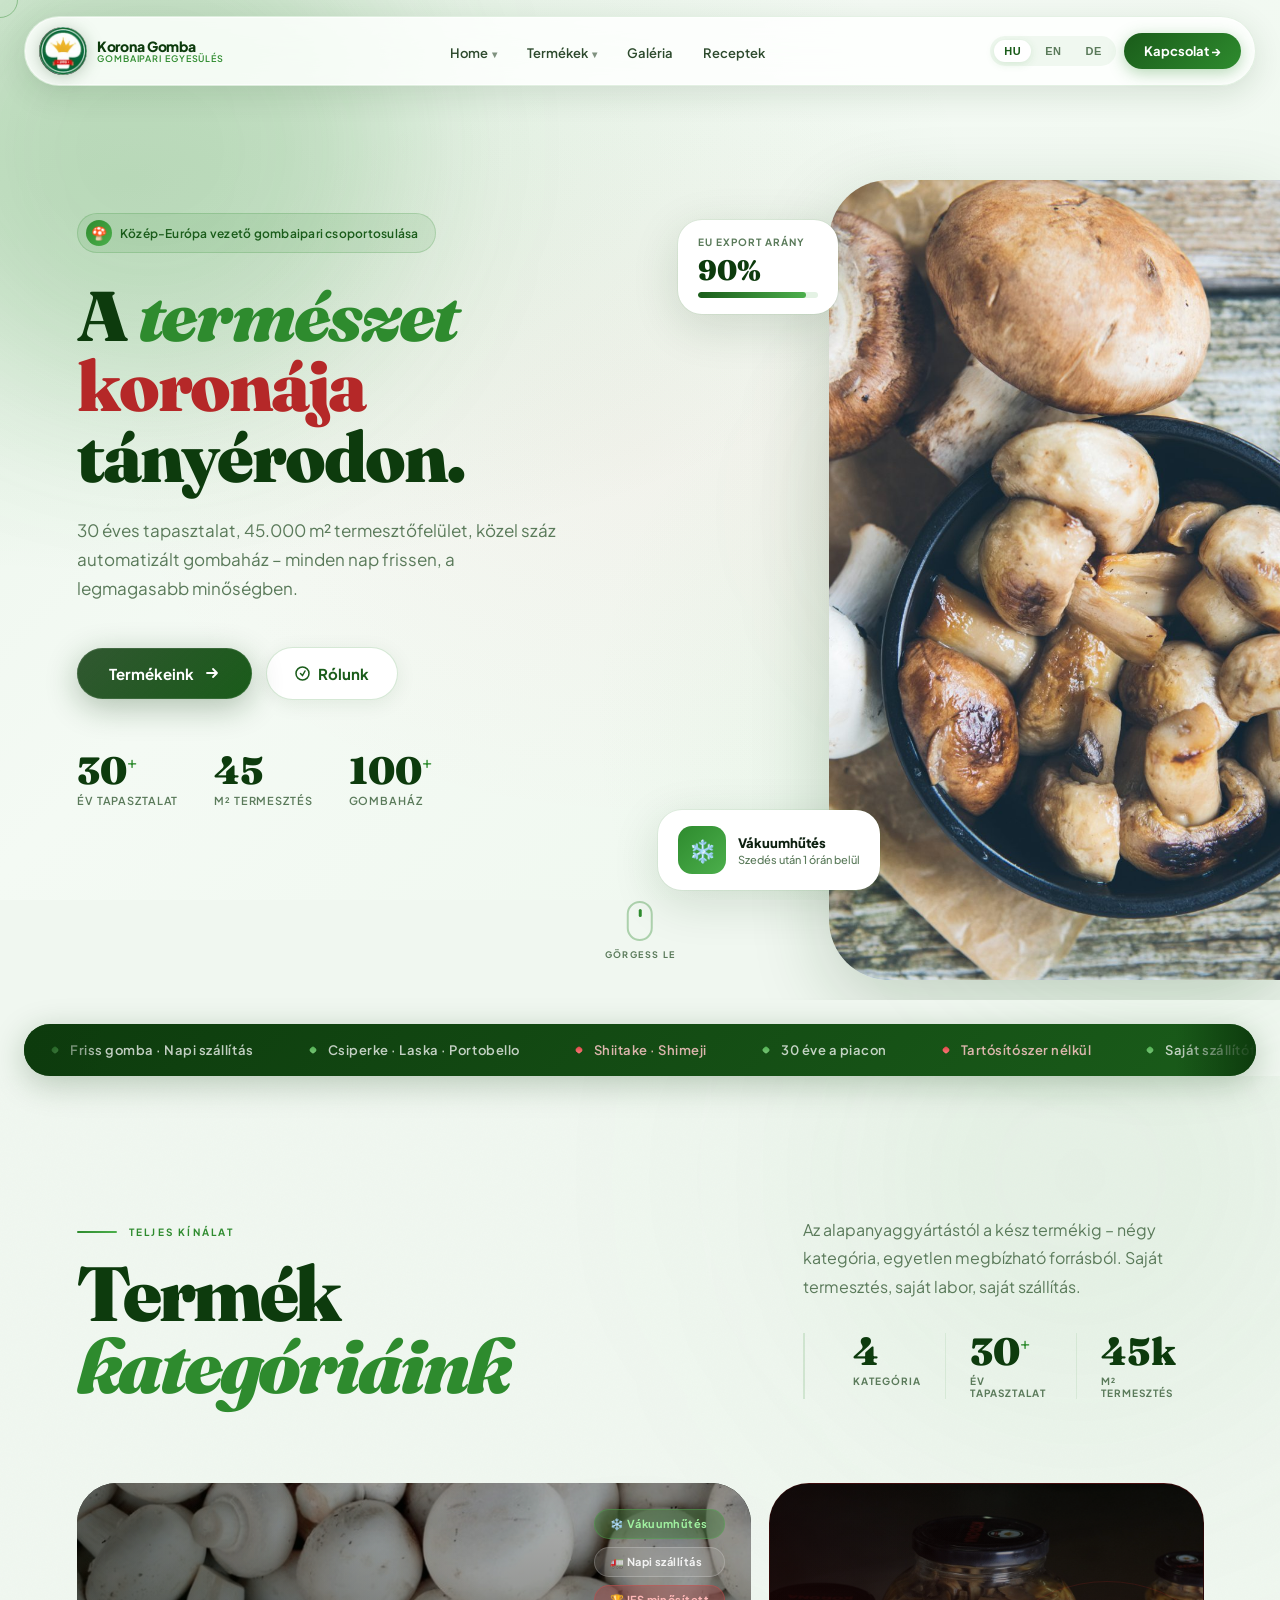
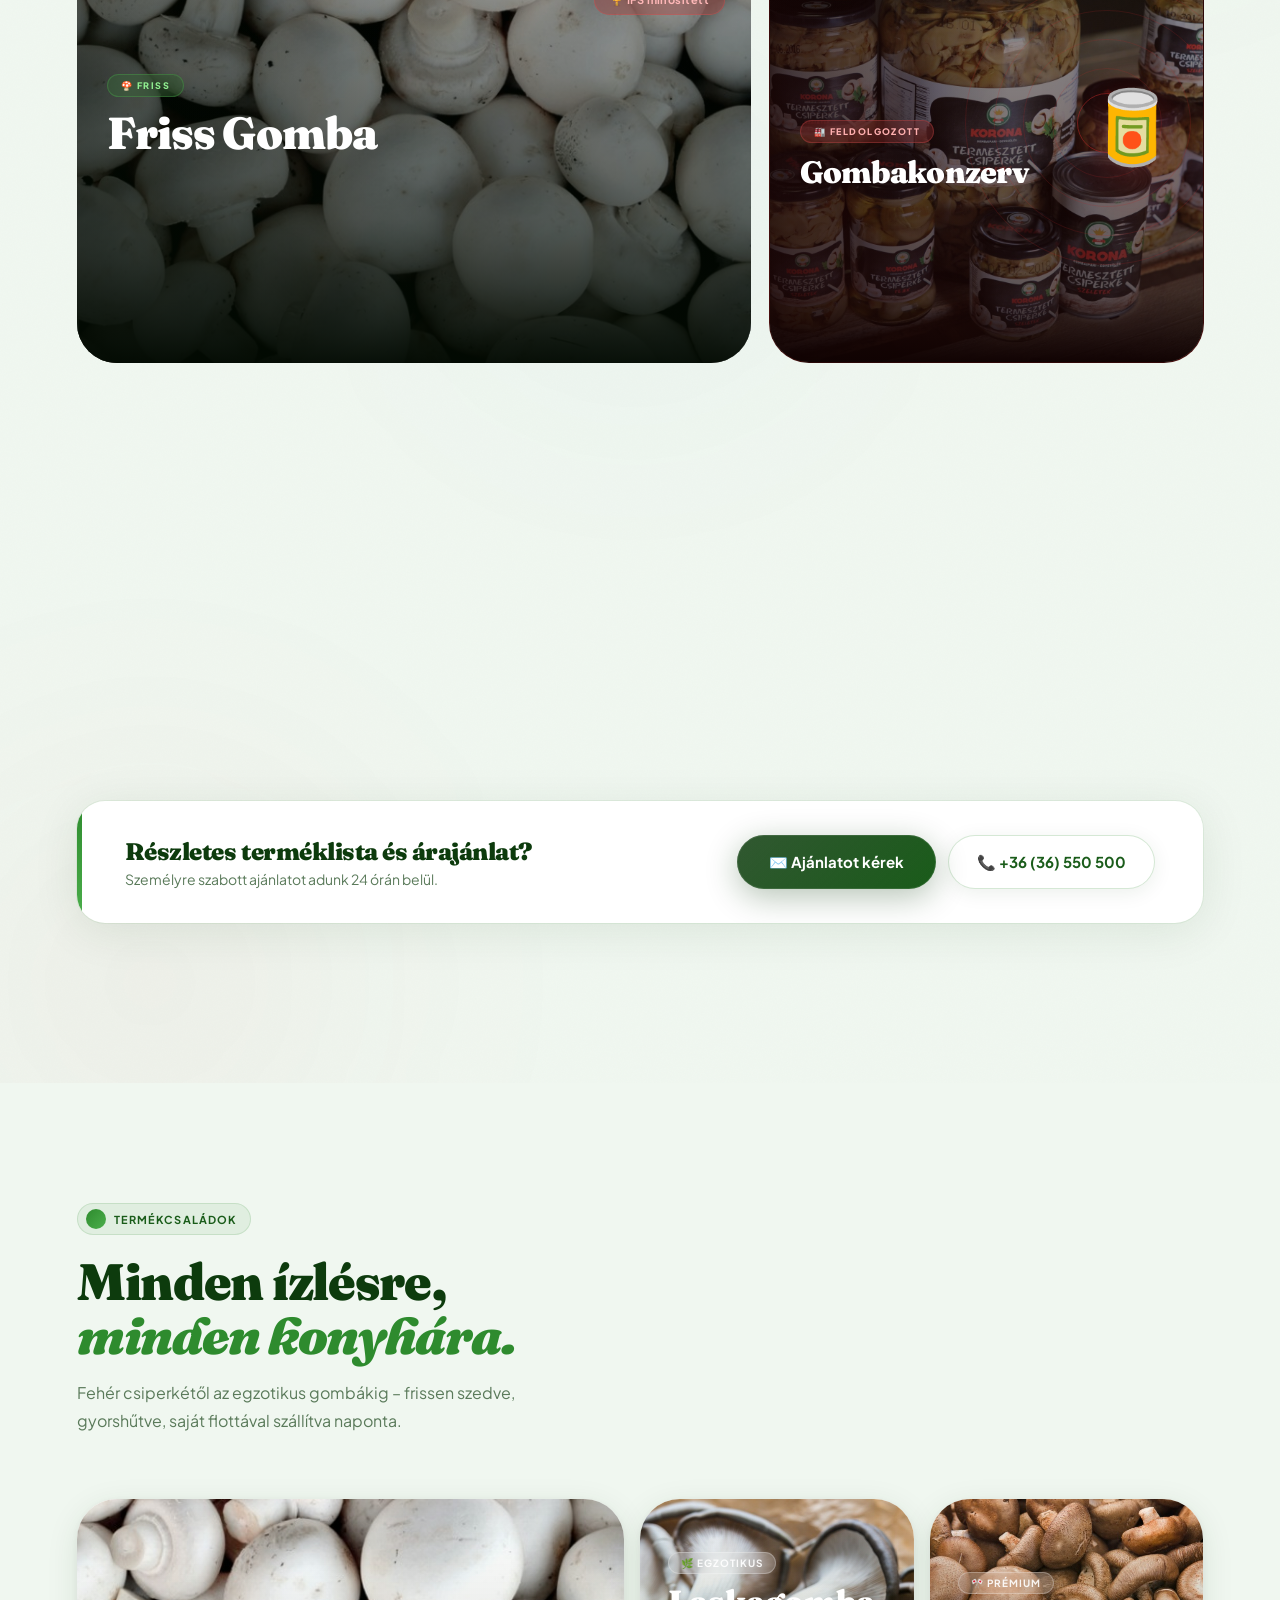
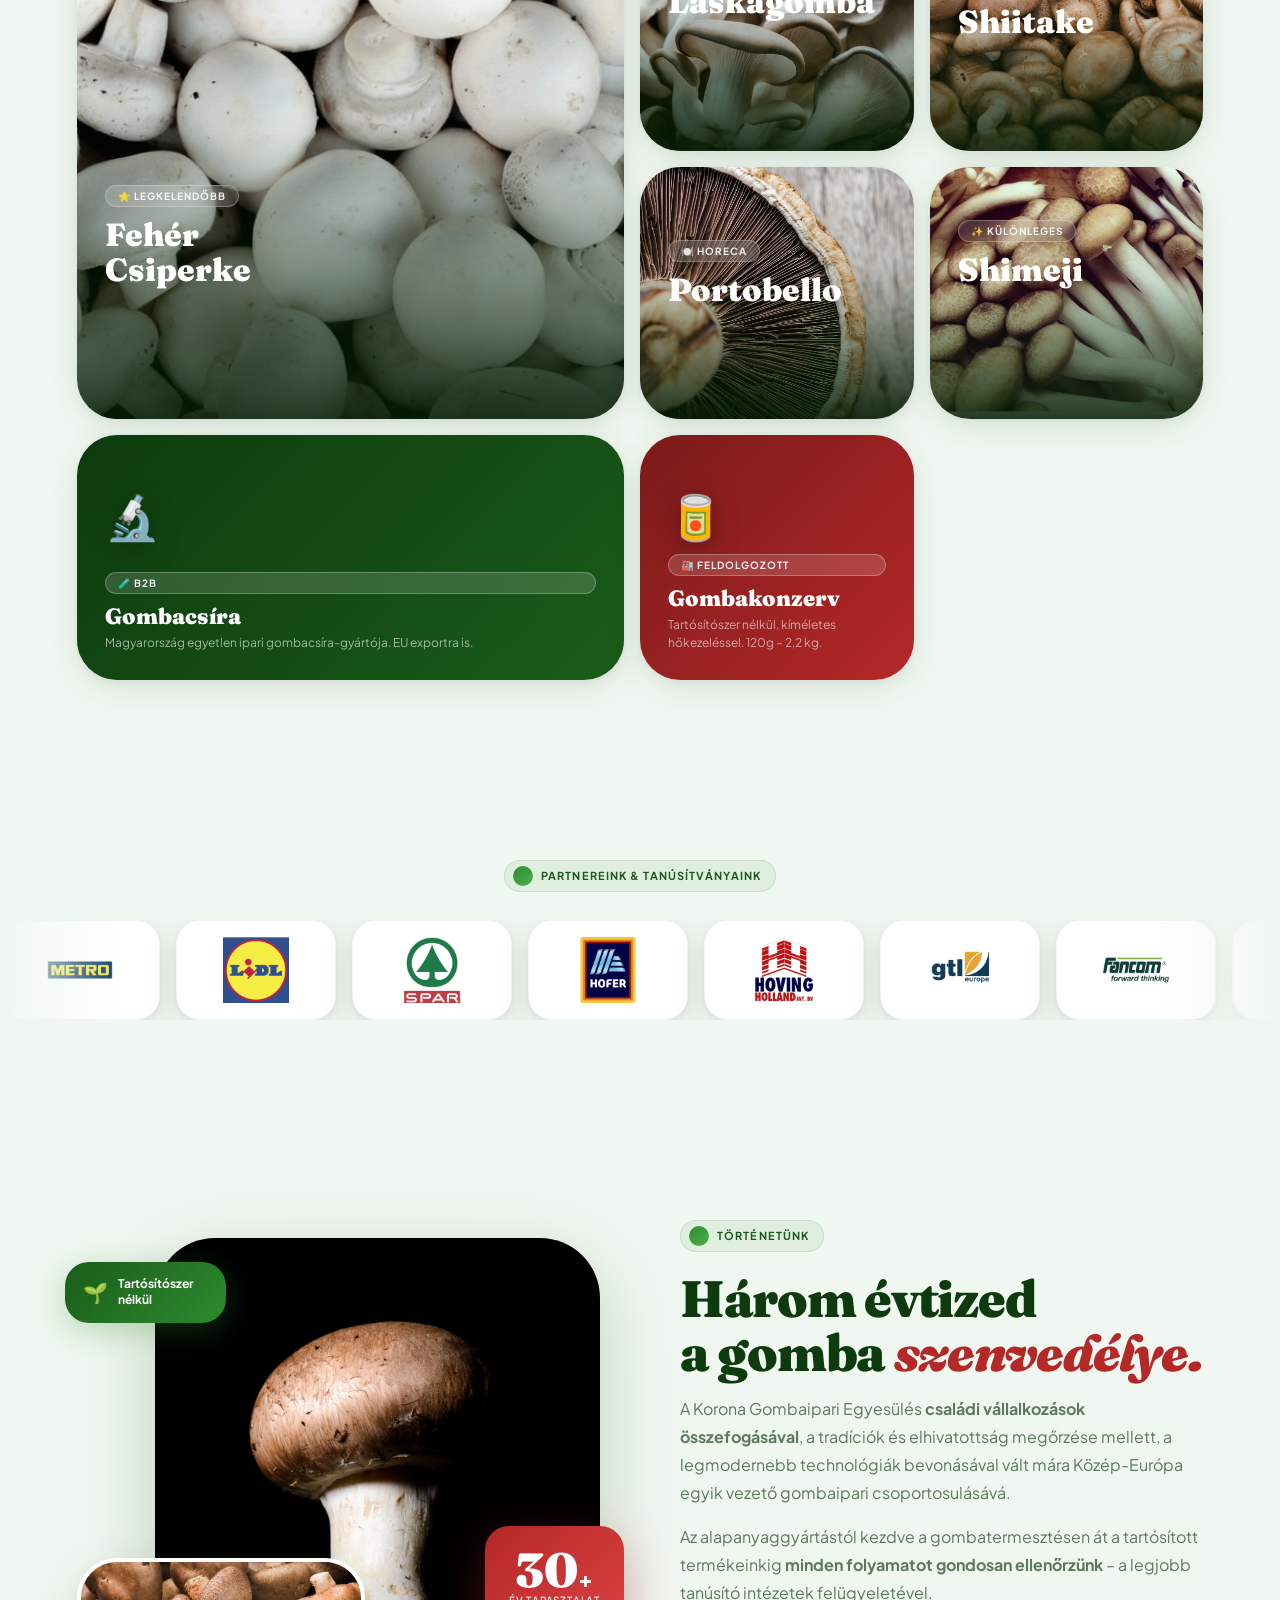
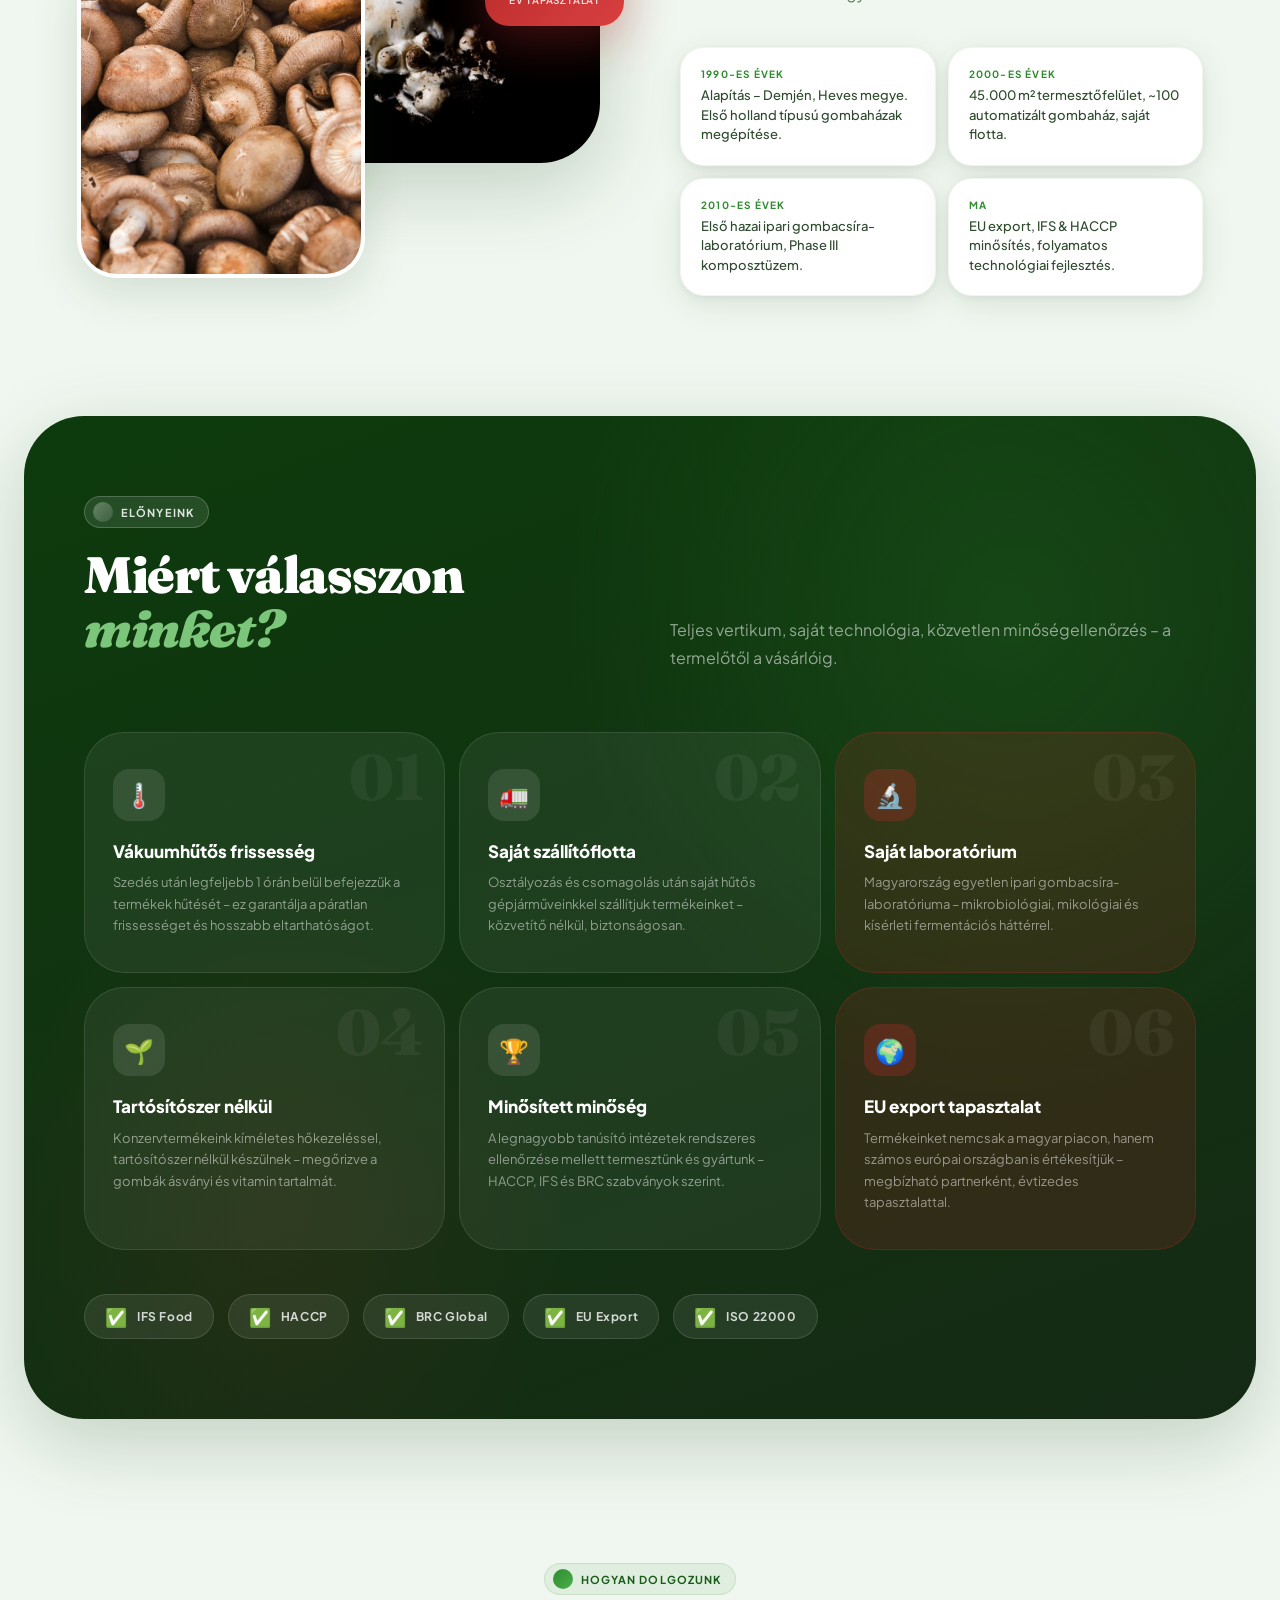
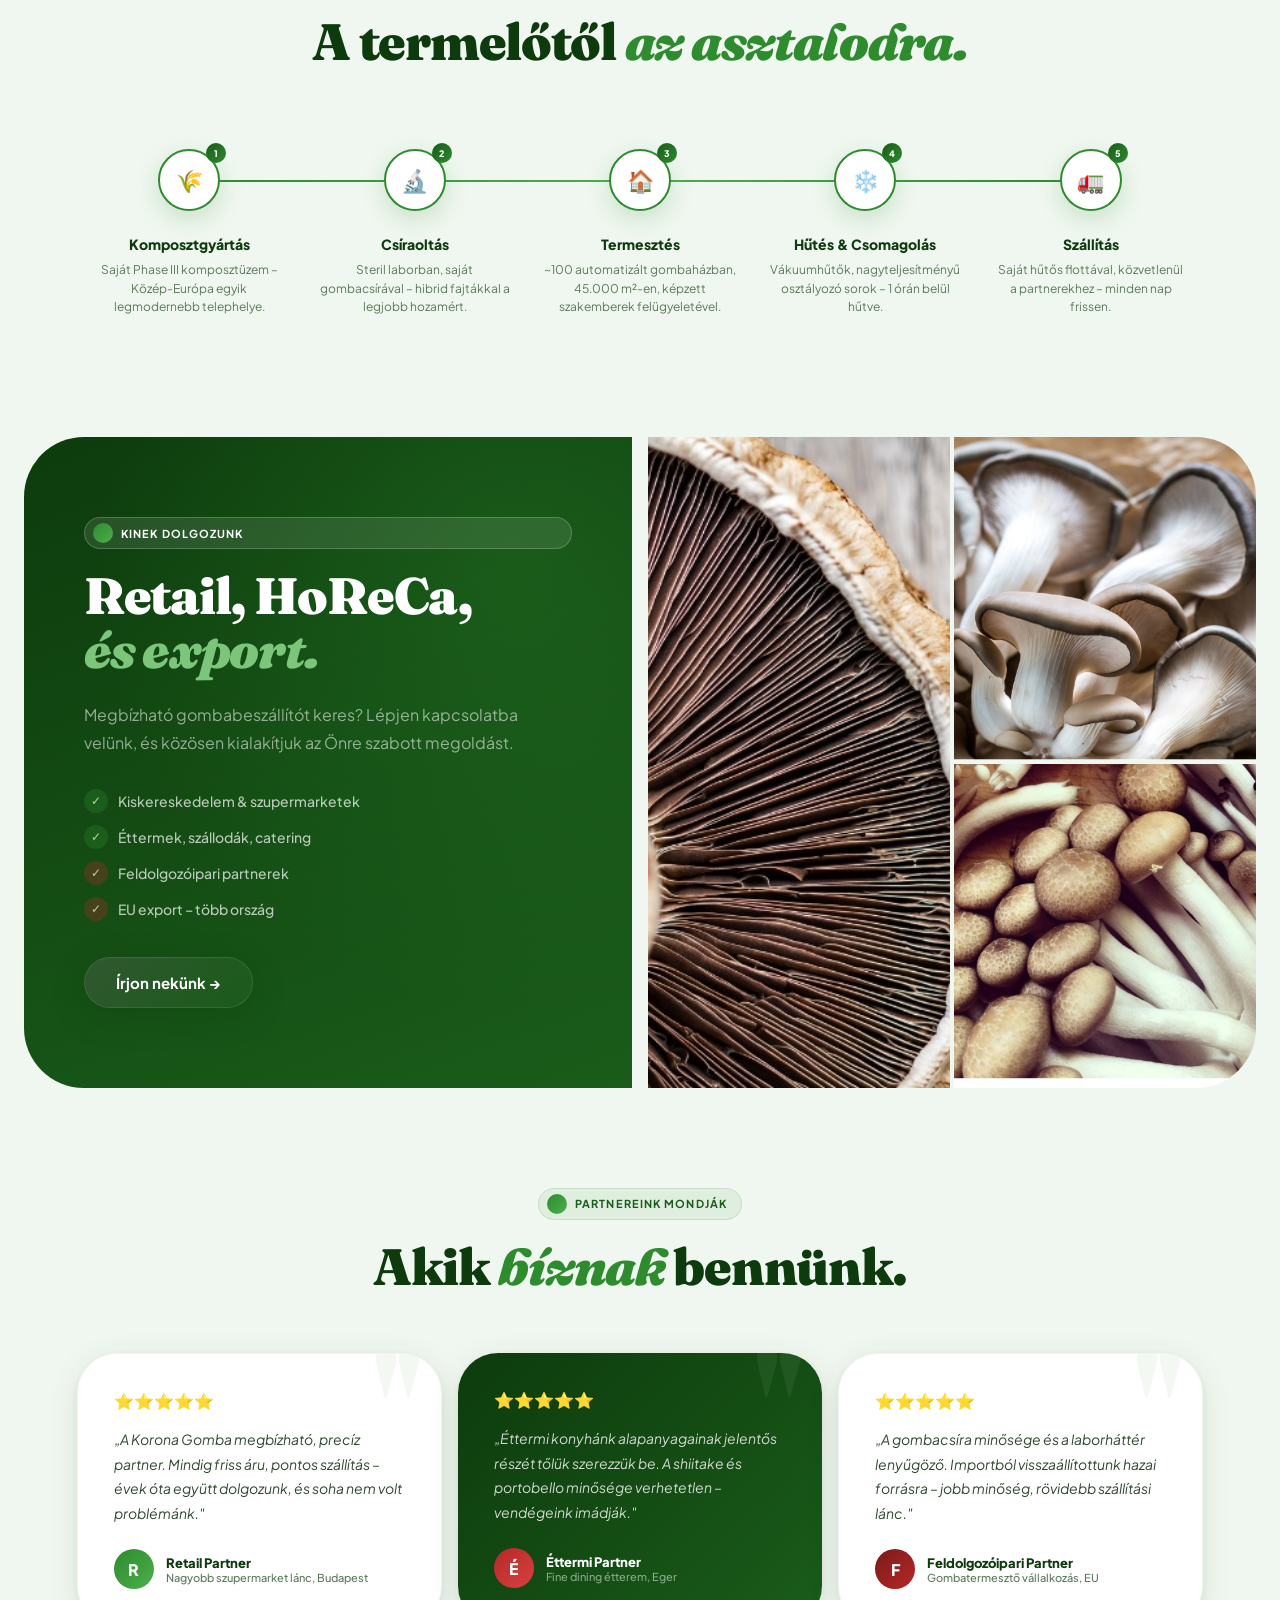
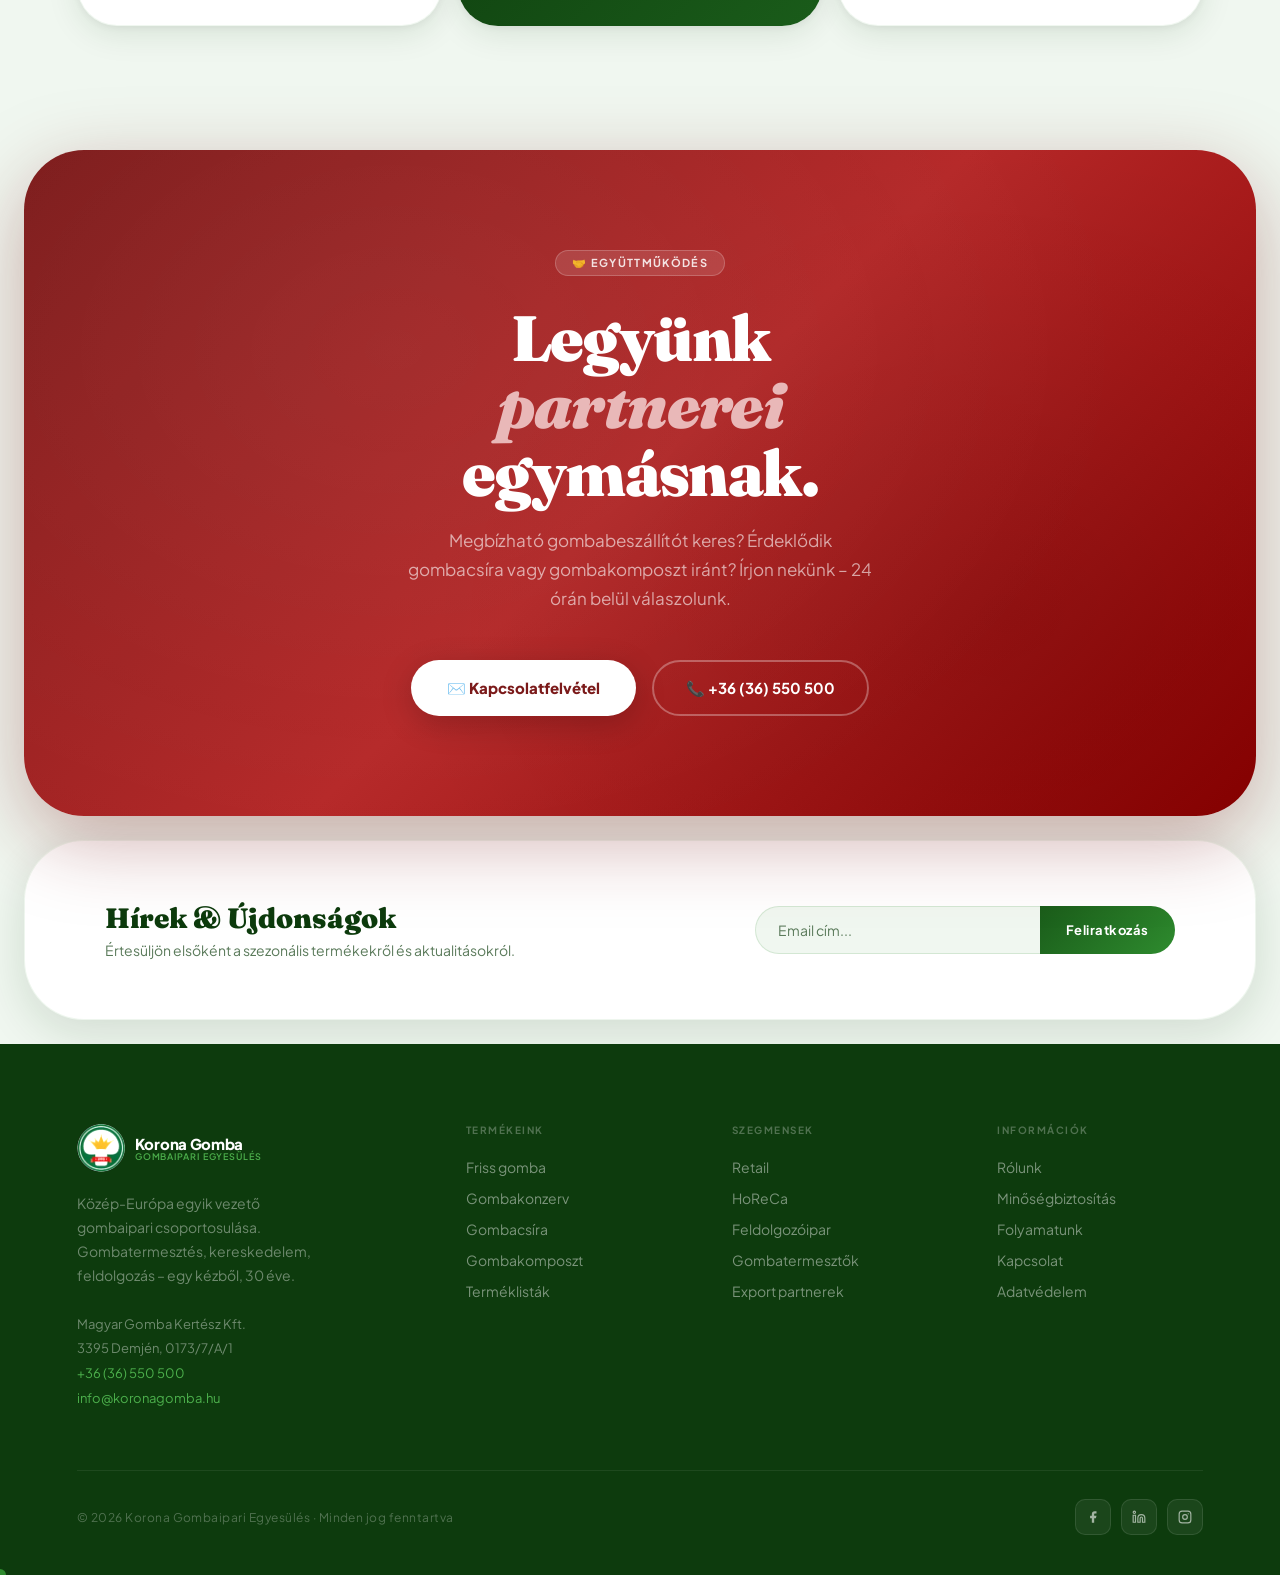
==== commit 670027bb: "Frissitesek" ====
--- a/index.html
+++ b/index.html
@@ -24,11 +24,13 @@
 
 <!-- MOBILE MENU -->
 <div class="mobile-menu" id="mobileMenu">
+  <a href="index.html">Home</a>
   <a href="termekek.html">Termékek</a>
   <a href="rolunk.html">Rólunk</a>
-  <a href="miert-mi.html">Miért mi?</a>
-  <a href="miert-mi.html#folyamat">Folyamat</a>
-  <a href="kapcsolat.html" class="m-cta">Kapcsolat →</a>
+  <a href="cegtortenet.html">Cégtörténet</a>
+  <a href="fenntarthato-jovo.html">Fenntartható jövő</a>
+  <a href="tarsadalmi-felelossegvallalas.html">Felelősségvállalás</a>
+  <a href="kapcsolat.html" class="m-cta">Kontakt →</a>
 </div>
 
 <!-- NAVBAR -->
@@ -42,10 +44,28 @@
   </a>
 
   <ul class="nav-links">
-    <li><a href="termekek.html">Termékek</a></li>
-    <li><a href="rolunk.html">Rólunk</a></li>
-    <li><a href="miert-mi.html">Miért mi?</a></li>
-    <li><a href="partnerek.html">Partnerek</a></li>
+    <li class="has-dropdown">
+      <a href="index.html">Home</a>
+      <ul class="nav-dropdown">
+        <li><a href="rolunk.html">Rólunk</a></li>
+        <li><a href="cegtortenet.html">Cégtörténet</a></li>
+        <li><a href="minosegbiztositas.html">Minőségbiztosítás</a></li>
+        <li><a href="fenntarthato-jovo.html">Fenntartható jövő</a></li>
+        <li><a href="tarsadalmi-felelossegvallalas.html">Társadalmi felelősségvállalás</a></li>
+        <li><a href="karrier.html">Karrier</a></li>
+      </ul>
+    </li>
+    <li class="has-dropdown">
+      <a href="termekek.html">Termékek</a>
+      <ul class="nav-dropdown">
+        <li><a href="gombacsira.html">Gombacsíra</a></li>
+        <li><a href="gombakomposzt.html">Gombakomposzt</a></li>
+        <li><a href="friss-gomba.html">Friss gomba</a></li>
+        <li><a href="gombakonzerv.html">Konzervgomba</a></li>
+      </ul>
+    </li>
+    <li><a href="#">Galéria</a></li>
+    <li><a href="#">Receptek</a></li>
   </ul>
 
   <div class="nav-right">
--- a/assets/css/style.css
+++ b/assets/css/style.css
@@ -28,6 +28,24 @@
 .nav-links{display:flex;align-items:center;gap:2px;list-style:none}
 .nav-links a{padding:8px 14px;border-radius:100px;font-size:13px;font-weight:600;color:var(--text2);text-decoration:none;transition:all .2s;white-space:nowrap}
 .nav-links a:hover{background:rgba(46,139,46,.08);color:var(--g2)}
+/* Dropdown nav */
+.nav-links li{position:relative}
+.nav-links li.has-dropdown>a::after{content:'▾';font-size:10px;margin-left:4px;opacity:.6}
+.nav-dropdown{
+  display:none;position:absolute;top:calc(100% + 8px);left:50%;transform:translateX(-50%);
+  background:white;border-radius:14px;box-shadow:0 8px 40px rgba(13,59,13,.18),0 0 0 1px rgba(46,139,46,.08);
+  padding:8px;min-width:220px;z-index:300;list-style:none;
+  animation:dropFade .18s ease both;
+}
+@keyframes dropFade{from{opacity:0;transform:translateX(-50%) translateY(-6px)}to{opacity:1;transform:translateX(-50%) translateY(0)}}
+.nav-dropdown li{width:100%}
+.nav-dropdown a{
+  display:block;padding:9px 14px;border-radius:8px;font-size:13px;font-weight:600;
+  color:var(--g1);text-decoration:none;transition:all .18s;white-space:nowrap;background:transparent!important;
+}
+.nav-dropdown a:hover{background:rgba(46,139,46,.07)!important;color:var(--g2)}
+.nav-links li.has-dropdown:hover .nav-dropdown,
+.nav-links li.has-dropdown:focus-within .nav-dropdown{display:block}
 .nav-right{display:flex;align-items:center;gap:8px}
 .nav-lang{display:flex;align-items:center;gap:4px;background:rgba(46,139,46,.06);border-radius:100px;padding:4px}
 .lang-btn{padding:5px 10px;border-radius:100px;font-size:11px;font-weight:700;color:var(--text3);cursor:pointer;transition:all .2s;letter-spacing:.05em;border:none;background:transparent}
